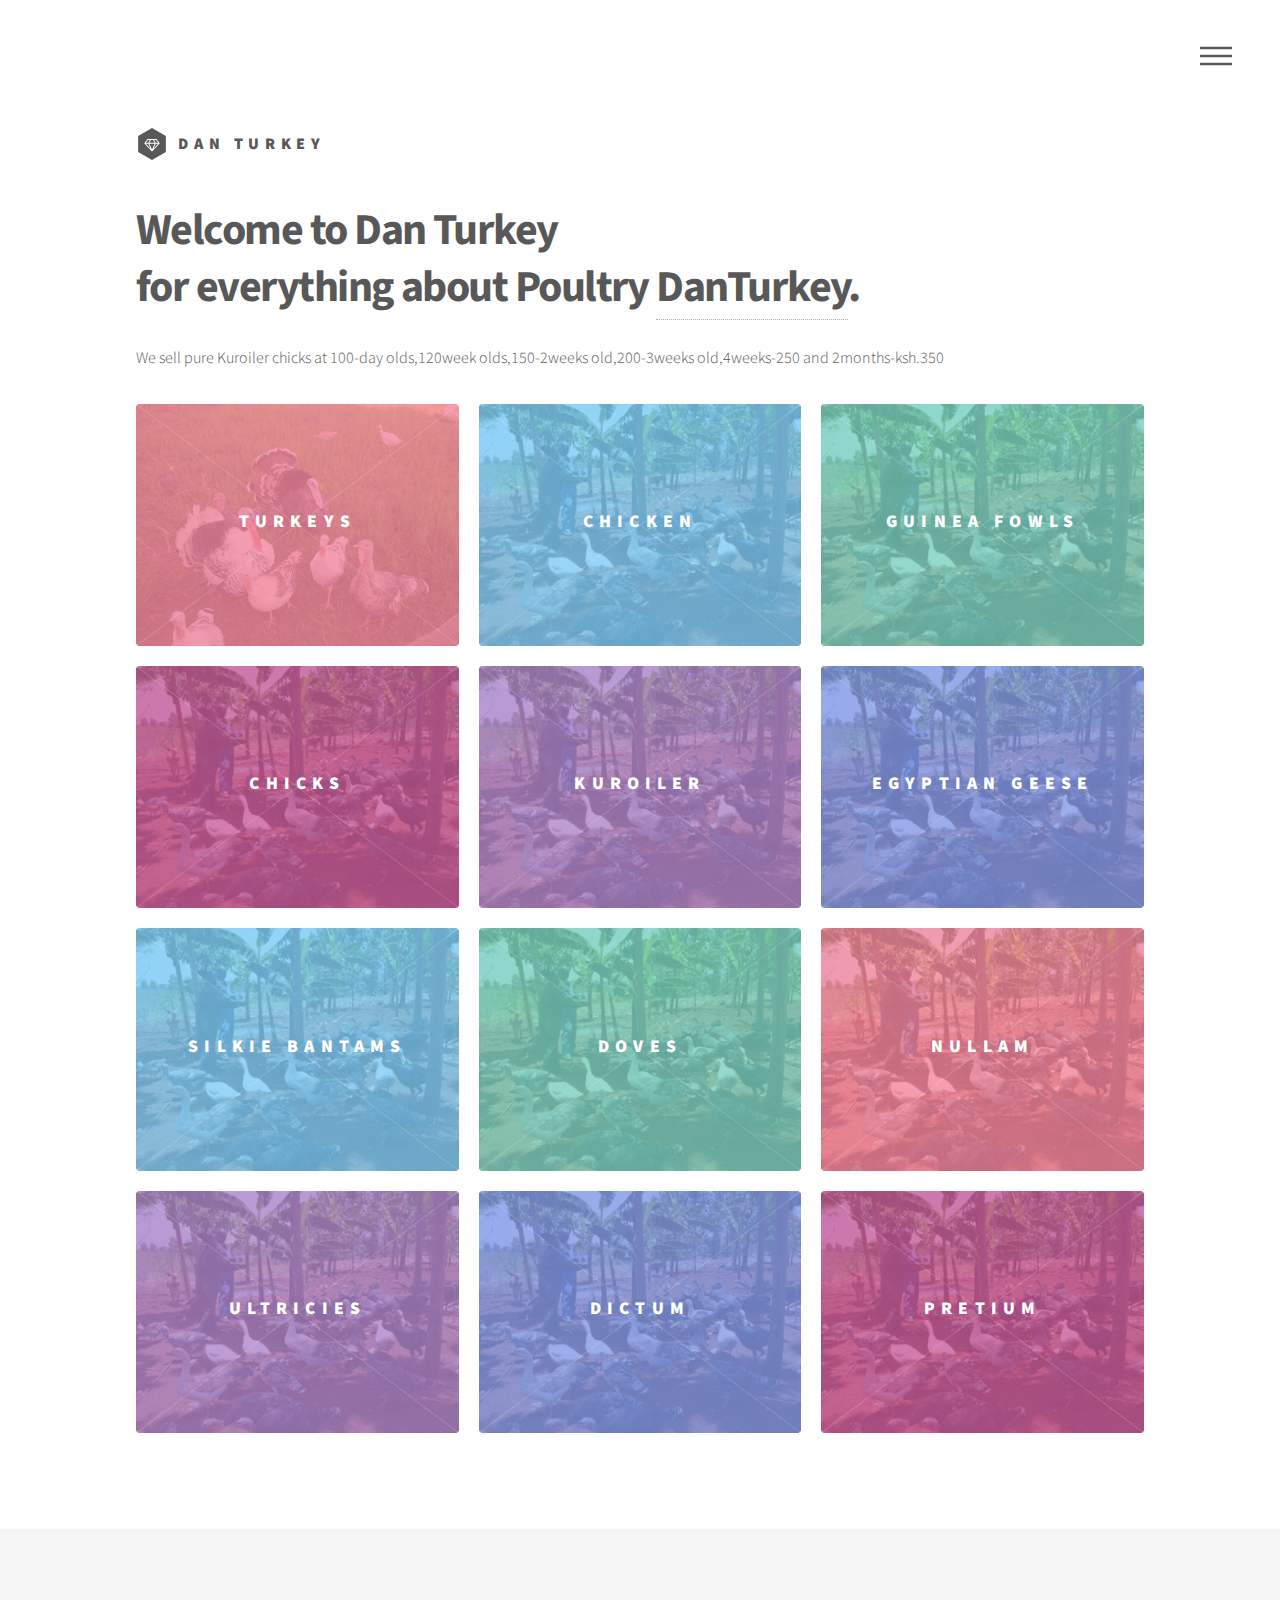
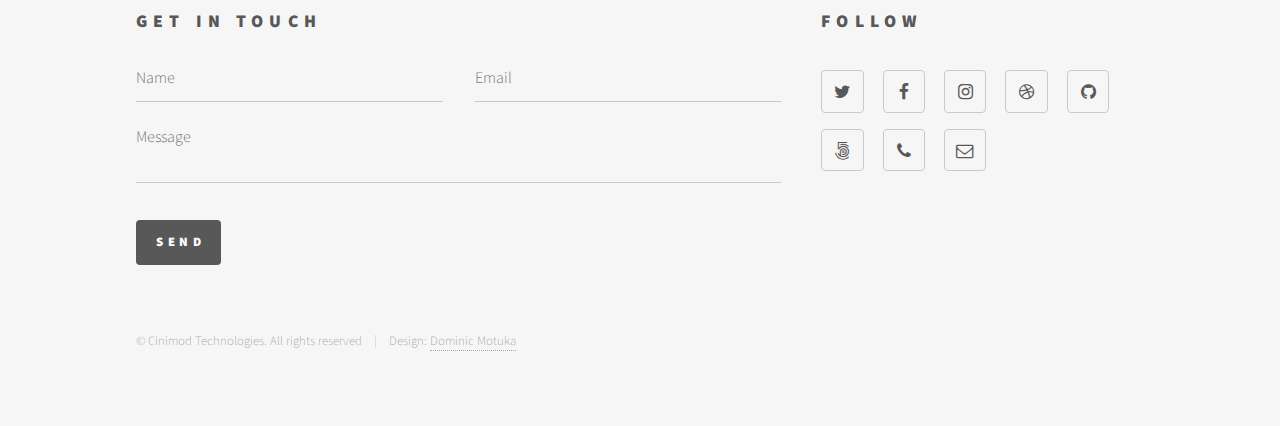
==== index.html @ d930c05f "fix link to turkeys" ====
<!DOCTYPE HTML>
<!--
	Phantom by HTML5 UP
	html5up.net | @ajlkn
	Free for personal and commercial use under the CCA 3.0 license (html5up.net/license)
-->
<html>
	<head>
		<title>Dan Turkey</title>
		<meta charset="utf-8" />
		<meta name="viewport" content="width=device-width, initial-scale=1" />
		<!--[if lte IE 8]><script src="assets/js/ie/html5shiv.js"></script><![endif]-->
		<link rel="stylesheet" href="assets/css/main.css" />
		<!--[if lte IE 9]><link rel="stylesheet" href="assets/css/ie9.css" /><![endif]-->
		<!--[if lte IE 8]><link rel="stylesheet" href="assets/css/ie8.css" /><![endif]-->
	</head>
	<body>
		<!-- Wrapper -->
			<div id="wrapper">

				<!-- Header -->
					<header id="header">
						<div class="inner">

							<!-- Logo -->
								<a href="index.html" class="logo">
									<span class="symbol"><img src="images/logo.svg" alt="" /></span><span class="title">Dan Turkey</span>
								</a>

							<!-- Nav -->
								<nav>
									<ul>
										<li><a href="#menu">Menu</a></li>
									</ul>
								</nav>

						</div>
					</header>

				<!-- Menu -->
					<nav id="menu">
						<h2>Menu</h2>
						<ul>
							<li><a href="index.html">Home</a></li>
							<li><a href="turkey.html">Turkeys</a></li>
							<li><a href="generic.html">Chicken</a></li>
							<li><a href="generic.html">Guinea Fowls</a></li>
							<li><a href="elements.html">Chicks</a></li>
						</ul>
					</nav>

				<!-- Main -->
					<div id="main">
						<div class="inner">
							<header>
								<h1>Welcome to Dan Turkey<br />
								for everything about Poultry <a href="danturkey.com">DanTurkey</a>.</h1>
								<p>We sell pure Kuroiler chicks at 100-day olds,120week olds,150-2weeks old,200-3weeks old,4weeks-250 and 2months-ksh.350</p>
							</header>
							<section class="tiles">
								<article class="style1">
									<span class="image">
										<img src="images/pic01.jpg" alt="" />
									</span>
									<a href="turkey.html">
										<h2>Turkeys</h2>
										<div class="content">
											<p>A dozen mature Turkeys will produce over 250 pounds of turkey meat which is considerably more than the average family can consume during the year. It must also be remembered that a Turkey will eat at least 100 pounds of feed during his six months’ residence on a farm.</p>
										</div>
									</a>
								</article>
								<article class="style2">
									<span class="image">
										<img src="images/pic02.jpg" alt="" />
									</span>
									<a href="generic.html">
										<h2>Chicken</h2>
										<div class="content">
											<p>We carry an extensive supply of day old baby chickens. The minimum order total is 25 chickens. You can mix and match to get to twenty five but must order a minimum of 5 per breed.Shipping is included in all chick prices!</p>
										</div>
									</a>
								</article>
								<article class="style3">
									<span class="image">
										<img src="images/pic03.jpg" alt="" />
									</span>
									<a href="generic.html">
										<h2>Guinea Fowls</h2>
										<div class="content">
											<p>Shop For Peafowl and Guinea Fowl at Danturkey's! With four generations of experience selling poultry we have great Pea or Guinea Fowl for you!.</p>
										</div>
									</a>
								</article>
								<article class="style4">
									<span class="image">
										<img src="images/pic04.jpg" alt="" />
									</span>
									<a href="generic.html">
										<h2>Chicks</h2>
										<div class="content">
											<p>Supplying high quality day old broiler chicks, equipment, vaccinations, medications, cleaning and disinfectant products to small, medium and developing farmers.</p>
										</div>
									</a>
								</article>
								<article class="style5">
									<span class="image">
										<img src="images/pic05.jpg" alt="" />
									</span>
									<a href="generic.html">
										<h2>Kuroiler</h2>
										<div class="content">
											<p>The Kuroiler is a hybrid breed of chicken developed in India kegg farm. They are derived from crossing either coloured broiler males with Rhode Island Red females, or, White Leghorn males crossed with female Rhode Island Reds. This is a game changer breed in the poultry industry having registered a great success in Uganda..</p>
										</div>
									</a>
								</article>
								<article class="style6">
									<span class="image">
										<img src="images/pic06.jpg" alt="" />
									</span>
									<a href="generic.html">
										<h2>Egyptian geese</h2>
										<div class="content">
											<p>Egyptian geese were considered sacred by the Ancient Egyptians, and appeared in much of their artwork. They have been raised for food and extensively bred in parts of Africa since they were domesticated by the ancient Egyptians. Because of their popularity chiefly as ornamental bird</p>
										</div>
									</a>
								</article>
								<article class="style2">
									<span class="image">
										<img src="images/pic07.jpg" alt="" />
									</span>
									<a href="generic.html">
										<h2>Silkie bantams</h2>
										<div class="content">
											<p>Silkie bantams are one of the mort beautiful ornamental birds.Their black skin and feathers that feel much like hair make them one of our most unusual varieties of chickens.Our Silkies come both bearded and non-bearded. They are striking in appearance with their white plumage and mulberry colored comb, face, and wattles. We have a variety of colours ranging from black,white,brown,reddish and a mixture of the above colours</p>
										</div>
									</a>
								</article>
								<article class="style3">
									<span class="image">
										<img src="images/pic08.jpg" alt="" />
									</span>
									<a href="generic.html">
										<h2>Doves</h2>
										<div class="content">
											<p>Sed nisl arcu euismod sit amet nisi lorem etiam dolor veroeros et feugiat.</p>
										</div>
									</a>
								</article>
								<article class="style1">
									<span class="image">
										<img src="images/pic09.jpg" alt="" />
									</span>
									<a href="generic.html">
										<h2>Nullam</h2>
										<div class="content">
											<p>Sed nisl arcu euismod sit amet nisi lorem etiam dolor veroeros et feugiat.</p>
										</div>
									</a>
								</article>
								<article class="style5">
									<span class="image">
										<img src="images/pic10.jpg" alt="" />
									</span>
									<a href="generic.html">
										<h2>Ultricies</h2>
										<div class="content">
											<p>Sed nisl arcu euismod sit amet nisi lorem etiam dolor veroeros et feugiat.</p>
										</div>
									</a>
								</article>
								<article class="style6">
									<span class="image">
										<img src="images/pic11.jpg" alt="" />
									</span>
									<a href="generic.html">
										<h2>Dictum</h2>
										<div class="content">
											<p>Sed nisl arcu euismod sit amet nisi lorem etiam dolor veroeros et feugiat.</p>
										</div>
									</a>
								</article>
								<article class="style4">
									<span class="image">
										<img src="images/pic12.jpg" alt="" />
									</span>
									<a href="generic.html">
										<h2>Pretium</h2>
										<div class="content">
											<p>Sed nisl arcu euismod sit amet nisi lorem etiam dolor veroeros et feugiat.</p>
										</div>
									</a>
								</article>
							</section>
						</div>
					</div>

				<!-- Footer -->
					<footer id="footer">
						<div class="inner">
							<section>
								<h2>Get in touch</h2>
								<form method="post" action="#">
									<div class="field half first">
										<input type="text" name="name" id="name" placeholder="Name" />
									</div>
									<div class="field half">
										<input type="email" name="email" id="email" placeholder="Email" />
									</div>
									<div class="field">
										<textarea name="message" id="message" placeholder="Message"></textarea>
									</div>
									<ul class="actions">
										<li><input type="submit" value="Send" class="special" /></li>
									</ul>
								</form>
							</section>
							<section>
								<h2>Follow</h2>
								<ul class="icons">
									<li><a href="#" class="icon style2 fa-twitter"><span class="label">Twitter</span></a></li>
									<li><a href="#" class="icon style2 fa-facebook"><span class="label">Facebook</span></a></li>
									<li><a href="#" class="icon style2 fa-instagram"><span class="label">Instagram</span></a></li>
									<li><a href="#" class="icon style2 fa-dribbble"><span class="label">Dribbble</span></a></li>
									<li><a href="#" class="icon style2 fa-github"><span class="label">GitHub</span></a></li>
									<li><a href="#" class="icon style2 fa-500px"><span class="label">500px</span></a></li>
									<li><a href="#" class="icon style2 fa-phone"><span class="label">Phone</span></a></li>
									<li><a href="#" class="icon style2 fa-envelope-o"><span class="label">Email</span></a></li>
								</ul>
							</section>
							<ul class="copyright">
								<li>&copy; Cinimod Technologies. All rights reserved</li><li>Design: <a href="daumie.github.io">Dominic Motuka</a></li>
							</ul>
						</div>
					</footer>

			</div>

		<!-- Scripts -->
			<script src="assets/js/jquery.min.js"></script>
			<script src="assets/js/skel.min.js"></script>
			<script src="assets/js/util.js"></script>
			<!--[if lte IE 8]><script src="assets/js/ie/respond.min.js"></script><![endif]-->
			<script src="assets/js/main.js"></script>

	</body>
</html>
---- assets/css/main.css ----
@import url(font-awesome.min.css);
@import url("http://fonts.googleapis.com/css?family=Source+Sans+Pro:300,700,900");

/*
	Phantom by HTML5 UP
	html5up.net | @ajlkn
	Free for personal and commercial use under the CCA 3.0 license (html5up.net/license)
*/

/* Reset */

	html, body, div, span, applet, object, iframe, h1, h2, h3, h4, h5, h6, p, blockquote, pre, a, abbr, acronym, address, big, cite, code, del, dfn, em, img, ins, kbd, q, s, samp, small, strike, strong, sub, sup, tt, var, b, u, i, center, dl, dt, dd, ol, ul, li, fieldset, form, label, legend, table, caption, tbody, tfoot, thead, tr, th, td, article, aside, canvas, details, embed, figure, figcaption, footer, header, hgroup, menu, nav, output, ruby, section, summary, time, mark, audio, video {
		margin: 0;
		padding: 0;
		border: 0;
		font-size: 100%;
		font: inherit;
		vertical-align: baseline;
	}

	article, aside, details, figcaption, figure, footer, header, hgroup, menu, nav, section {
		display: block;
	}

	body {
		line-height: 1;
	}

	ol, ul {
		list-style: none;
	}

	blockquote, q {
		quotes: none;
	}

	blockquote:before, blockquote:after, q:before, q:after {
		content: '';
		content: none;
	}

	table {
		border-collapse: collapse;
		border-spacing: 0;
	}

	body {
		-webkit-text-size-adjust: none;
	}

/* Box Model */

	*, *:before, *:after {
		-moz-box-sizing: border-box;
		-webkit-box-sizing: border-box;
		box-sizing: border-box;
	}

/* Grid */

	.row {
		border-bottom: solid 1px transparent;
		-moz-box-sizing: border-box;
		-webkit-box-sizing: border-box;
		box-sizing: border-box;
	}

	.row > * {
		float: left;
		-moz-box-sizing: border-box;
		-webkit-box-sizing: border-box;
		box-sizing: border-box;
	}

	.row:after, .row:before {
		content: '';
		display: block;
		clear: both;
		height: 0;
	}

	.row.uniform > * > :first-child {
		margin-top: 0;
	}

	.row.uniform > * > :last-child {
		margin-bottom: 0;
	}

	.row.\30 \25 > * {
		padding: 0 0 0 0em;
	}

	.row.\30 \25 {
		margin: 0 0 -1px 0em;
	}

	.row.uniform.\30 \25 > * {
		padding: 0em 0 0 0em;
	}

	.row.uniform.\30 \25 {
		margin: 0em 0 -1px 0em;
	}

	.row > * {
		padding: 0 0 0 2em;
	}

	.row {
		margin: 0 0 -1px -2em;
	}

	.row.uniform > * {
		padding: 2em 0 0 2em;
	}

	.row.uniform {
		margin: -2em 0 -1px -2em;
	}

	.row.\32 00\25 > * {
		padding: 0 0 0 4em;
	}

	.row.\32 00\25 {
		margin: 0 0 -1px -4em;
	}

	.row.uniform.\32 00\25 > * {
		padding: 4em 0 0 4em;
	}

	.row.uniform.\32 00\25 {
		margin: -4em 0 -1px -4em;
	}

	.row.\31 50\25 > * {
		padding: 0 0 0 3em;
	}

	.row.\31 50\25 {
		margin: 0 0 -1px -3em;
	}

	.row.uniform.\31 50\25 > * {
		padding: 3em 0 0 3em;
	}

	.row.uniform.\31 50\25 {
		margin: -3em 0 -1px -3em;
	}

	.row.\35 0\25 > * {
		padding: 0 0 0 1em;
	}

	.row.\35 0\25 {
		margin: 0 0 -1px -1em;
	}

	.row.uniform.\35 0\25 > * {
		padding: 1em 0 0 1em;
	}

	.row.uniform.\35 0\25 {
		margin: -1em 0 -1px -1em;
	}

	.row.\32 5\25 > * {
		padding: 0 0 0 0.5em;
	}

	.row.\32 5\25 {
		margin: 0 0 -1px -0.5em;
	}

	.row.uniform.\32 5\25 > * {
		padding: 0.5em 0 0 0.5em;
	}

	.row.uniform.\32 5\25 {
		margin: -0.5em 0 -1px -0.5em;
	}

	.\31 2u, .\31 2u\24 {
		width: 100%;
		clear: none;
		margin-left: 0;
	}

	.\31 1u, .\31 1u\24 {
		width: 91.6666666667%;
		clear: none;
		margin-left: 0;
	}

	.\31 0u, .\31 0u\24 {
		width: 83.3333333333%;
		clear: none;
		margin-left: 0;
	}

	.\39 u, .\39 u\24 {
		width: 75%;
		clear: none;
		margin-left: 0;
	}

	.\38 u, .\38 u\24 {
		width: 66.6666666667%;
		clear: none;
		margin-left: 0;
	}

	.\37 u, .\37 u\24 {
		width: 58.3333333333%;
		clear: none;
		margin-left: 0;
	}

	.\36 u, .\36 u\24 {
		width: 50%;
		clear: none;
		margin-left: 0;
	}

	.\35 u, .\35 u\24 {
		width: 41.6666666667%;
		clear: none;
		margin-left: 0;
	}

	.\34 u, .\34 u\24 {
		width: 33.3333333333%;
		clear: none;
		margin-left: 0;
	}

	.\33 u, .\33 u\24 {
		width: 25%;
		clear: none;
		margin-left: 0;
	}

	.\32 u, .\32 u\24 {
		width: 16.6666666667%;
		clear: none;
		margin-left: 0;
	}

	.\31 u, .\31 u\24 {
		width: 8.3333333333%;
		clear: none;
		margin-left: 0;
	}

	.\31 2u\24 + *,
	.\31 1u\24 + *,
	.\31 0u\24 + *,
	.\39 u\24 + *,
	.\38 u\24 + *,
	.\37 u\24 + *,
	.\36 u\24 + *,
	.\35 u\24 + *,
	.\34 u\24 + *,
	.\33 u\24 + *,
	.\32 u\24 + *,
	.\31 u\24 + * {
		clear: left;
	}

	.\-11u {
		margin-left: 91.66667%;
	}

	.\-10u {
		margin-left: 83.33333%;
	}

	.\-9u {
		margin-left: 75%;
	}

	.\-8u {
		margin-left: 66.66667%;
	}

	.\-7u {
		margin-left: 58.33333%;
	}

	.\-6u {
		margin-left: 50%;
	}

	.\-5u {
		margin-left: 41.66667%;
	}

	.\-4u {
		margin-left: 33.33333%;
	}

	.\-3u {
		margin-left: 25%;
	}

	.\-2u {
		margin-left: 16.66667%;
	}

	.\-1u {
		margin-left: 8.33333%;
	}

	@media screen and (max-width: 1680px) {

		.row > * {
			padding: 0 0 0 2em;
		}

		.row {
			margin: 0 0 -1px -2em;
		}

		.row.uniform > * {
			padding: 2em 0 0 2em;
		}

		.row.uniform {
			margin: -2em 0 -1px -2em;
		}

		.row.\32 00\25 > * {
			padding: 0 0 0 4em;
		}

		.row.\32 00\25 {
			margin: 0 0 -1px -4em;
		}

		.row.uniform.\32 00\25 > * {
			padding: 4em 0 0 4em;
		}

		.row.uniform.\32 00\25 {
			margin: -4em 0 -1px -4em;
		}

		.row.\31 50\25 > * {
			padding: 0 0 0 3em;
		}

		.row.\31 50\25 {
			margin: 0 0 -1px -3em;
		}

		.row.uniform.\31 50\25 > * {
			padding: 3em 0 0 3em;
		}

		.row.uniform.\31 50\25 {
			margin: -3em 0 -1px -3em;
		}

		.row.\35 0\25 > * {
			padding: 0 0 0 1em;
		}

		.row.\35 0\25 {
			margin: 0 0 -1px -1em;
		}

		.row.uniform.\35 0\25 > * {
			padding: 1em 0 0 1em;
		}

		.row.uniform.\35 0\25 {
			margin: -1em 0 -1px -1em;
		}

		.row.\32 5\25 > * {
			padding: 0 0 0 0.5em;
		}

		.row.\32 5\25 {
			margin: 0 0 -1px -0.5em;
		}

		.row.uniform.\32 5\25 > * {
			padding: 0.5em 0 0 0.5em;
		}

		.row.uniform.\32 5\25 {
			margin: -0.5em 0 -1px -0.5em;
		}

		.\31 2u\28xlarge\29, .\31 2u\24\28xlarge\29 {
			width: 100%;
			clear: none;
			margin-left: 0;
		}

		.\31 1u\28xlarge\29, .\31 1u\24\28xlarge\29 {
			width: 91.6666666667%;
			clear: none;
			margin-left: 0;
		}

		.\31 0u\28xlarge\29, .\31 0u\24\28xlarge\29 {
			width: 83.3333333333%;
			clear: none;
			margin-left: 0;
		}

		.\39 u\28xlarge\29, .\39 u\24\28xlarge\29 {
			width: 75%;
			clear: none;
			margin-left: 0;
		}

		.\38 u\28xlarge\29, .\38 u\24\28xlarge\29 {
			width: 66.6666666667%;
			clear: none;
			margin-left: 0;
		}

		.\37 u\28xlarge\29, .\37 u\24\28xlarge\29 {
			width: 58.3333333333%;
			clear: none;
			margin-left: 0;
		}

		.\36 u\28xlarge\29, .\36 u\24\28xlarge\29 {
			width: 50%;
			clear: none;
			margin-left: 0;
		}

		.\35 u\28xlarge\29, .\35 u\24\28xlarge\29 {
			width: 41.6666666667%;
			clear: none;
			margin-left: 0;
		}

		.\34 u\28xlarge\29, .\34 u\24\28xlarge\29 {
			width: 33.3333333333%;
			clear: none;
			margin-left: 0;
		}

		.\33 u\28xlarge\29, .\33 u\24\28xlarge\29 {
			width: 25%;
			clear: none;
			margin-left: 0;
		}

		.\32 u\28xlarge\29, .\32 u\24\28xlarge\29 {
			width: 16.6666666667%;
			clear: none;
			margin-left: 0;
		}

		.\31 u\28xlarge\29, .\31 u\24\28xlarge\29 {
			width: 8.3333333333%;
			clear: none;
			margin-left: 0;
		}

		.\31 2u\24\28xlarge\29 + *,
		.\31 1u\24\28xlarge\29 + *,
		.\31 0u\24\28xlarge\29 + *,
		.\39 u\24\28xlarge\29 + *,
		.\38 u\24\28xlarge\29 + *,
		.\37 u\24\28xlarge\29 + *,
		.\36 u\24\28xlarge\29 + *,
		.\35 u\24\28xlarge\29 + *,
		.\34 u\24\28xlarge\29 + *,
		.\33 u\24\28xlarge\29 + *,
		.\32 u\24\28xlarge\29 + *,
		.\31 u\24\28xlarge\29 + * {
			clear: left;
		}

		.\-11u\28xlarge\29 {
			margin-left: 91.66667%;
		}

		.\-10u\28xlarge\29 {
			margin-left: 83.33333%;
		}

		.\-9u\28xlarge\29 {
			margin-left: 75%;
		}

		.\-8u\28xlarge\29 {
			margin-left: 66.66667%;
		}

		.\-7u\28xlarge\29 {
			margin-left: 58.33333%;
		}

		.\-6u\28xlarge\29 {
			margin-left: 50%;
		}

		.\-5u\28xlarge\29 {
			margin-left: 41.66667%;
		}

		.\-4u\28xlarge\29 {
			margin-left: 33.33333%;
		}

		.\-3u\28xlarge\29 {
			margin-left: 25%;
		}

		.\-2u\28xlarge\29 {
			margin-left: 16.66667%;
		}

		.\-1u\28xlarge\29 {
			margin-left: 8.33333%;
		}

	}

	@media screen and (max-width: 1280px) {

		.row > * {
			padding: 0 0 0 2em;
		}

		.row {
			margin: 0 0 -1px -2em;
		}

		.row.uniform > * {
			padding: 2em 0 0 2em;
		}

		.row.uniform {
			margin: -2em 0 -1px -2em;
		}

		.row.\32 00\25 > * {
			padding: 0 0 0 4em;
		}

		.row.\32 00\25 {
			margin: 0 0 -1px -4em;
		}

		.row.uniform.\32 00\25 > * {
			padding: 4em 0 0 4em;
		}

		.row.uniform.\32 00\25 {
			margin: -4em 0 -1px -4em;
		}

		.row.\31 50\25 > * {
			padding: 0 0 0 3em;
		}

		.row.\31 50\25 {
			margin: 0 0 -1px -3em;
		}

		.row.uniform.\31 50\25 > * {
			padding: 3em 0 0 3em;
		}

		.row.uniform.\31 50\25 {
			margin: -3em 0 -1px -3em;
		}

		.row.\35 0\25 > * {
			padding: 0 0 0 1em;
		}

		.row.\35 0\25 {
			margin: 0 0 -1px -1em;
		}

		.row.uniform.\35 0\25 > * {
			padding: 1em 0 0 1em;
		}

		.row.uniform.\35 0\25 {
			margin: -1em 0 -1px -1em;
		}

		.row.\32 5\25 > * {
			padding: 0 0 0 0.5em;
		}

		.row.\32 5\25 {
			margin: 0 0 -1px -0.5em;
		}

		.row.uniform.\32 5\25 > * {
			padding: 0.5em 0 0 0.5em;
		}

		.row.uniform.\32 5\25 {
			margin: -0.5em 0 -1px -0.5em;
		}

		.\31 2u\28large\29, .\31 2u\24\28large\29 {
			width: 100%;
			clear: none;
			margin-left: 0;
		}

		.\31 1u\28large\29, .\31 1u\24\28large\29 {
			width: 91.6666666667%;
			clear: none;
			margin-left: 0;
		}

		.\31 0u\28large\29, .\31 0u\24\28large\29 {
			width: 83.3333333333%;
			clear: none;
			margin-left: 0;
		}

		.\39 u\28large\29, .\39 u\24\28large\29 {
			width: 75%;
			clear: none;
			margin-left: 0;
		}

		.\38 u\28large\29, .\38 u\24\28large\29 {
			width: 66.6666666667%;
			clear: none;
			margin-left: 0;
		}

		.\37 u\28large\29, .\37 u\24\28large\29 {
			width: 58.3333333333%;
			clear: none;
			margin-left: 0;
		}

		.\36 u\28large\29, .\36 u\24\28large\29 {
			width: 50%;
			clear: none;
			margin-left: 0;
		}

		.\35 u\28large\29, .\35 u\24\28large\29 {
			width: 41.6666666667%;
			clear: none;
			margin-left: 0;
		}

		.\34 u\28large\29, .\34 u\24\28large\29 {
			width: 33.3333333333%;
			clear: none;
			margin-left: 0;
		}

		.\33 u\28large\29, .\33 u\24\28large\29 {
			width: 25%;
			clear: none;
			margin-left: 0;
		}

		.\32 u\28large\29, .\32 u\24\28large\29 {
			width: 16.6666666667%;
			clear: none;
			margin-left: 0;
		}

		.\31 u\28large\29, .\31 u\24\28large\29 {
			width: 8.3333333333%;
			clear: none;
			margin-left: 0;
		}

		.\31 2u\24\28large\29 + *,
		.\31 1u\24\28large\29 + *,
		.\31 0u\24\28large\29 + *,
		.\39 u\24\28large\29 + *,
		.\38 u\24\28large\29 + *,
		.\37 u\24\28large\29 + *,
		.\36 u\24\28large\29 + *,
		.\35 u\24\28large\29 + *,
		.\34 u\24\28large\29 + *,
		.\33 u\24\28large\29 + *,
		.\32 u\24\28large\29 + *,
		.\31 u\24\28large\29 + * {
			clear: left;
		}

		.\-11u\28large\29 {
			margin-left: 91.66667%;
		}

		.\-10u\28large\29 {
			margin-left: 83.33333%;
		}

		.\-9u\28large\29 {
			margin-left: 75%;
		}

		.\-8u\28large\29 {
			margin-left: 66.66667%;
		}

		.\-7u\28large\29 {
			margin-left: 58.33333%;
		}

		.\-6u\28large\29 {
			margin-left: 50%;
		}

		.\-5u\28large\29 {
			margin-left: 41.66667%;
		}

		.\-4u\28large\29 {
			margin-left: 33.33333%;
		}

		.\-3u\28large\29 {
			margin-left: 25%;
		}

		.\-2u\28large\29 {
			margin-left: 16.66667%;
		}

		.\-1u\28large\29 {
			margin-left: 8.33333%;
		}

	}

	@media screen and (max-width: 980px) {

		.row > * {
			padding: 0 0 0 1.5em;
		}

		.row {
			margin: 0 0 -1px -1.5em;
		}

		.row.uniform > * {
			padding: 1.5em 0 0 1.5em;
		}

		.row.uniform {
			margin: -1.5em 0 -1px -1.5em;
		}

		.row.\32 00\25 > * {
			padding: 0 0 0 3em;
		}

		.row.\32 00\25 {
			margin: 0 0 -1px -3em;
		}

		.row.uniform.\32 00\25 > * {
			padding: 3em 0 0 3em;
		}

		.row.uniform.\32 00\25 {
			margin: -3em 0 -1px -3em;
		}

		.row.\31 50\25 > * {
			padding: 0 0 0 2.25em;
		}

		.row.\31 50\25 {
			margin: 0 0 -1px -2.25em;
		}

		.row.uniform.\31 50\25 > * {
			padding: 2.25em 0 0 2.25em;
		}

		.row.uniform.\31 50\25 {
			margin: -2.25em 0 -1px -2.25em;
		}

		.row.\35 0\25 > * {
			padding: 0 0 0 0.75em;
		}

		.row.\35 0\25 {
			margin: 0 0 -1px -0.75em;
		}

		.row.uniform.\35 0\25 > * {
			padding: 0.75em 0 0 0.75em;
		}

		.row.uniform.\35 0\25 {
			margin: -0.75em 0 -1px -0.75em;
		}

		.row.\32 5\25 > * {
			padding: 0 0 0 0.375em;
		}

		.row.\32 5\25 {
			margin: 0 0 -1px -0.375em;
		}

		.row.uniform.\32 5\25 > * {
			padding: 0.375em 0 0 0.375em;
		}

		.row.uniform.\32 5\25 {
			margin: -0.375em 0 -1px -0.375em;
		}

		.\31 2u\28medium\29, .\31 2u\24\28medium\29 {
			width: 100%;
			clear: none;
			margin-left: 0;
		}

		.\31 1u\28medium\29, .\31 1u\24\28medium\29 {
			width: 91.6666666667%;
			clear: none;
			margin-left: 0;
		}

		.\31 0u\28medium\29, .\31 0u\24\28medium\29 {
			width: 83.3333333333%;
			clear: none;
			margin-left: 0;
		}

		.\39 u\28medium\29, .\39 u\24\28medium\29 {
			width: 75%;
			clear: none;
			margin-left: 0;
		}

		.\38 u\28medium\29, .\38 u\24\28medium\29 {
			width: 66.6666666667%;
			clear: none;
			margin-left: 0;
		}

		.\37 u\28medium\29, .\37 u\24\28medium\29 {
			width: 58.3333333333%;
			clear: none;
			margin-left: 0;
		}

		.\36 u\28medium\29, .\36 u\24\28medium\29 {
			width: 50%;
			clear: none;
			margin-left: 0;
		}

		.\35 u\28medium\29, .\35 u\24\28medium\29 {
			width: 41.6666666667%;
			clear: none;
			margin-left: 0;
		}

		.\34 u\28medium\29, .\34 u\24\28medium\29 {
			width: 33.3333333333%;
			clear: none;
			margin-left: 0;
		}

		.\33 u\28medium\29, .\33 u\24\28medium\29 {
			width: 25%;
			clear: none;
			margin-left: 0;
		}

		.\32 u\28medium\29, .\32 u\24\28medium\29 {
			width: 16.6666666667%;
			clear: none;
			margin-left: 0;
		}

		.\31 u\28medium\29, .\31 u\24\28medium\29 {
			width: 8.3333333333%;
			clear: none;
			margin-left: 0;
		}

		.\31 2u\24\28medium\29 + *,
		.\31 1u\24\28medium\29 + *,
		.\31 0u\24\28medium\29 + *,
		.\39 u\24\28medium\29 + *,
		.\38 u\24\28medium\29 + *,
		.\37 u\24\28medium\29 + *,
		.\36 u\24\28medium\29 + *,
		.\35 u\24\28medium\29 + *,
		.\34 u\24\28medium\29 + *,
		.\33 u\24\28medium\29 + *,
		.\32 u\24\28medium\29 + *,
		.\31 u\24\28medium\29 + * {
			clear: left;
		}

		.\-11u\28medium\29 {
			margin-left: 91.66667%;
		}

		.\-10u\28medium\29 {
			margin-left: 83.33333%;
		}

		.\-9u\28medium\29 {
			margin-left: 75%;
		}

		.\-8u\28medium\29 {
			margin-left: 66.66667%;
		}

		.\-7u\28medium\29 {
			margin-left: 58.33333%;
		}

		.\-6u\28medium\29 {
			margin-left: 50%;
		}

		.\-5u\28medium\29 {
			margin-left: 41.66667%;
		}

		.\-4u\28medium\29 {
			margin-left: 33.33333%;
		}

		.\-3u\28medium\29 {
			margin-left: 25%;
		}

		.\-2u\28medium\29 {
			margin-left: 16.66667%;
		}

		.\-1u\28medium\29 {
			margin-left: 8.33333%;
		}

	}

	@media screen and (max-width: 736px) {

		.row > * {
			padding: 0 0 0 1em;
		}

		.row {
			margin: 0 0 -1px -1em;
		}

		.row.uniform > * {
			padding: 1em 0 0 1em;
		}

		.row.uniform {
			margin: -1em 0 -1px -1em;
		}

		.row.\32 00\25 > * {
			padding: 0 0 0 2em;
		}

		.row.\32 00\25 {
			margin: 0 0 -1px -2em;
		}

		.row.uniform.\32 00\25 > * {
			padding: 2em 0 0 2em;
		}

		.row.uniform.\32 00\25 {
			margin: -2em 0 -1px -2em;
		}

		.row.\31 50\25 > * {
			padding: 0 0 0 1.5em;
		}

		.row.\31 50\25 {
			margin: 0 0 -1px -1.5em;
		}

		.row.uniform.\31 50\25 > * {
			padding: 1.5em 0 0 1.5em;
		}

		.row.uniform.\31 50\25 {
			margin: -1.5em 0 -1px -1.5em;
		}

		.row.\35 0\25 > * {
			padding: 0 0 0 0.5em;
		}

		.row.\35 0\25 {
			margin: 0 0 -1px -0.5em;
		}

		.row.uniform.\35 0\25 > * {
			padding: 0.5em 0 0 0.5em;
		}

		.row.uniform.\35 0\25 {
			margin: -0.5em 0 -1px -0.5em;
		}

		.row.\32 5\25 > * {
			padding: 0 0 0 0.25em;
		}

		.row.\32 5\25 {
			margin: 0 0 -1px -0.25em;
		}

		.row.uniform.\32 5\25 > * {
			padding: 0.25em 0 0 0.25em;
		}

		.row.uniform.\32 5\25 {
			margin: -0.25em 0 -1px -0.25em;
		}

		.\31 2u\28small\29, .\31 2u\24\28small\29 {
			width: 100%;
			clear: none;
			margin-left: 0;
		}

		.\31 1u\28small\29, .\31 1u\24\28small\29 {
			width: 91.6666666667%;
			clear: none;
			margin-left: 0;
		}

		.\31 0u\28small\29, .\31 0u\24\28small\29 {
			width: 83.3333333333%;
			clear: none;
			margin-left: 0;
		}

		.\39 u\28small\29, .\39 u\24\28small\29 {
			width: 75%;
			clear: none;
			margin-left: 0;
		}

		.\38 u\28small\29, .\38 u\24\28small\29 {
			width: 66.6666666667%;
			clear: none;
			margin-left: 0;
		}

		.\37 u\28small\29, .\37 u\24\28small\29 {
			width: 58.3333333333%;
			clear: none;
			margin-left: 0;
		}

		.\36 u\28small\29, .\36 u\24\28small\29 {
			width: 50%;
			clear: none;
			margin-left: 0;
		}

		.\35 u\28small\29, .\35 u\24\28small\29 {
			width: 41.6666666667%;
			clear: none;
			margin-left: 0;
		}

		.\34 u\28small\29, .\34 u\24\28small\29 {
			width: 33.3333333333%;
			clear: none;
			margin-left: 0;
		}

		.\33 u\28small\29, .\33 u\24\28small\29 {
			width: 25%;
			clear: none;
			margin-left: 0;
		}

		.\32 u\28small\29, .\32 u\24\28small\29 {
			width: 16.6666666667%;
			clear: none;
			margin-left: 0;
		}

		.\31 u\28small\29, .\31 u\24\28small\29 {
			width: 8.3333333333%;
			clear: none;
			margin-left: 0;
		}

		.\31 2u\24\28small\29 + *,
		.\31 1u\24\28small\29 + *,
		.\31 0u\24\28small\29 + *,
		.\39 u\24\28small\29 + *,
		.\38 u\24\28small\29 + *,
		.\37 u\24\28small\29 + *,
		.\36 u\24\28small\29 + *,
		.\35 u\24\28small\29 + *,
		.\34 u\24\28small\29 + *,
		.\33 u\24\28small\29 + *,
		.\32 u\24\28small\29 + *,
		.\31 u\24\28small\29 + * {
			clear: left;
		}

		.\-11u\28small\29 {
			margin-left: 91.66667%;
		}

		.\-10u\28small\29 {
			margin-left: 83.33333%;
		}

		.\-9u\28small\29 {
			margin-left: 75%;
		}

		.\-8u\28small\29 {
			margin-left: 66.66667%;
		}

		.\-7u\28small\29 {
			margin-left: 58.33333%;
		}

		.\-6u\28small\29 {
			margin-left: 50%;
		}

		.\-5u\28small\29 {
			margin-left: 41.66667%;
		}

		.\-4u\28small\29 {
			margin-left: 33.33333%;
		}

		.\-3u\28small\29 {
			margin-left: 25%;
		}

		.\-2u\28small\29 {
			margin-left: 16.66667%;
		}

		.\-1u\28small\29 {
			margin-left: 8.33333%;
		}

	}

	@media screen and (max-width: 480px) {

		.row > * {
			padding: 0 0 0 1em;
		}

		.row {
			margin: 0 0 -1px -1em;
		}

		.row.uniform > * {
			padding: 1em 0 0 1em;
		}

		.row.uniform {
			margin: -1em 0 -1px -1em;
		}

		.row.\32 00\25 > * {
			padding: 0 0 0 2em;
		}

		.row.\32 00\25 {
			margin: 0 0 -1px -2em;
		}

		.row.uniform.\32 00\25 > * {
			padding: 2em 0 0 2em;
		}

		.row.uniform.\32 00\25 {
			margin: -2em 0 -1px -2em;
		}

		.row.\31 50\25 > * {
			padding: 0 0 0 1.5em;
		}

		.row.\31 50\25 {
			margin: 0 0 -1px -1.5em;
		}

		.row.uniform.\31 50\25 > * {
			padding: 1.5em 0 0 1.5em;
		}

		.row.uniform.\31 50\25 {
			margin: -1.5em 0 -1px -1.5em;
		}

		.row.\35 0\25 > * {
			padding: 0 0 0 0.5em;
		}

		.row.\35 0\25 {
			margin: 0 0 -1px -0.5em;
		}

		.row.uniform.\35 0\25 > * {
			padding: 0.5em 0 0 0.5em;
		}

		.row.uniform.\35 0\25 {
			margin: -0.5em 0 -1px -0.5em;
		}

		.row.\32 5\25 > * {
			padding: 0 0 0 0.25em;
		}

		.row.\32 5\25 {
			margin: 0 0 -1px -0.25em;
		}

		.row.uniform.\32 5\25 > * {
			padding: 0.25em 0 0 0.25em;
		}

		.row.uniform.\32 5\25 {
			margin: -0.25em 0 -1px -0.25em;
		}

		.\31 2u\28xsmall\29, .\31 2u\24\28xsmall\29 {
			width: 100%;
			clear: none;
			margin-left: 0;
		}

		.\31 1u\28xsmall\29, .\31 1u\24\28xsmall\29 {
			width: 91.6666666667%;
			clear: none;
			margin-left: 0;
		}

		.\31 0u\28xsmall\29, .\31 0u\24\28xsmall\29 {
			width: 83.3333333333%;
			clear: none;
			margin-left: 0;
		}

		.\39 u\28xsmall\29, .\39 u\24\28xsmall\29 {
			width: 75%;
			clear: none;
			margin-left: 0;
		}

		.\38 u\28xsmall\29, .\38 u\24\28xsmall\29 {
			width: 66.6666666667%;
			clear: none;
			margin-left: 0;
		}

		.\37 u\28xsmall\29, .\37 u\24\28xsmall\29 {
			width: 58.3333333333%;
			clear: none;
			margin-left: 0;
		}

		.\36 u\28xsmall\29, .\36 u\24\28xsmall\29 {
			width: 50%;
			clear: none;
			margin-left: 0;
		}

		.\35 u\28xsmall\29, .\35 u\24\28xsmall\29 {
			width: 41.6666666667%;
			clear: none;
			margin-left: 0;
		}

		.\34 u\28xsmall\29, .\34 u\24\28xsmall\29 {
			width: 33.3333333333%;
			clear: none;
			margin-left: 0;
		}

		.\33 u\28xsmall\29, .\33 u\24\28xsmall\29 {
			width: 25%;
			clear: none;
			margin-left: 0;
		}

		.\32 u\28xsmall\29, .\32 u\24\28xsmall\29 {
			width: 16.6666666667%;
			clear: none;
			margin-left: 0;
		}

		.\31 u\28xsmall\29, .\31 u\24\28xsmall\29 {
			width: 8.3333333333%;
			clear: none;
			margin-left: 0;
		}

		.\31 2u\24\28xsmall\29 + *,
		.\31 1u\24\28xsmall\29 + *,
		.\31 0u\24\28xsmall\29 + *,
		.\39 u\24\28xsmall\29 + *,
		.\38 u\24\28xsmall\29 + *,
		.\37 u\24\28xsmall\29 + *,
		.\36 u\24\28xsmall\29 + *,
		.\35 u\24\28xsmall\29 + *,
		.\34 u\24\28xsmall\29 + *,
		.\33 u\24\28xsmall\29 + *,
		.\32 u\24\28xsmall\29 + *,
		.\31 u\24\28xsmall\29 + * {
			clear: left;
		}

		.\-11u\28xsmall\29 {
			margin-left: 91.66667%;
		}

		.\-10u\28xsmall\29 {
			margin-left: 83.33333%;
		}

		.\-9u\28xsmall\29 {
			margin-left: 75%;
		}

		.\-8u\28xsmall\29 {
			margin-left: 66.66667%;
		}

		.\-7u\28xsmall\29 {
			margin-left: 58.33333%;
		}

		.\-6u\28xsmall\29 {
			margin-left: 50%;
		}

		.\-5u\28xsmall\29 {
			margin-left: 41.66667%;
		}

		.\-4u\28xsmall\29 {
			margin-left: 33.33333%;
		}

		.\-3u\28xsmall\29 {
			margin-left: 25%;
		}

		.\-2u\28xsmall\29 {
			margin-left: 16.66667%;
		}

		.\-1u\28xsmall\29 {
			margin-left: 8.33333%;
		}

	}

	@media screen and (max-width: 360px) {

		.row > * {
			padding: 0 0 0 1em;
		}

		.row {
			margin: 0 0 -1px -1em;
		}

		.row.uniform > * {
			padding: 1em 0 0 1em;
		}

		.row.uniform {
			margin: -1em 0 -1px -1em;
		}

		.row.\32 00\25 > * {
			padding: 0 0 0 2em;
		}

		.row.\32 00\25 {
			margin: 0 0 -1px -2em;
		}

		.row.uniform.\32 00\25 > * {
			padding: 2em 0 0 2em;
		}

		.row.uniform.\32 00\25 {
			margin: -2em 0 -1px -2em;
		}

		.row.\31 50\25 > * {
			padding: 0 0 0 1.5em;
		}

		.row.\31 50\25 {
			margin: 0 0 -1px -1.5em;
		}

		.row.uniform.\31 50\25 > * {
			padding: 1.5em 0 0 1.5em;
		}

		.row.uniform.\31 50\25 {
			margin: -1.5em 0 -1px -1.5em;
		}

		.row.\35 0\25 > * {
			padding: 0 0 0 0.5em;
		}

		.row.\35 0\25 {
			margin: 0 0 -1px -0.5em;
		}

		.row.uniform.\35 0\25 > * {
			padding: 0.5em 0 0 0.5em;
		}

		.row.uniform.\35 0\25 {
			margin: -0.5em 0 -1px -0.5em;
		}

		.row.\32 5\25 > * {
			padding: 0 0 0 0.25em;
		}

		.row.\32 5\25 {
			margin: 0 0 -1px -0.25em;
		}

		.row.uniform.\32 5\25 > * {
			padding: 0.25em 0 0 0.25em;
		}

		.row.uniform.\32 5\25 {
			margin: -0.25em 0 -1px -0.25em;
		}

		.\31 2u\28xxsmall\29, .\31 2u\24\28xxsmall\29 {
			width: 100%;
			clear: none;
			margin-left: 0;
		}

		.\31 1u\28xxsmall\29, .\31 1u\24\28xxsmall\29 {
			width: 91.6666666667%;
			clear: none;
			margin-left: 0;
		}

		.\31 0u\28xxsmall\29, .\31 0u\24\28xxsmall\29 {
			width: 83.3333333333%;
			clear: none;
			margin-left: 0;
		}

		.\39 u\28xxsmall\29, .\39 u\24\28xxsmall\29 {
			width: 75%;
			clear: none;
			margin-left: 0;
		}

		.\38 u\28xxsmall\29, .\38 u\24\28xxsmall\29 {
			width: 66.6666666667%;
			clear: none;
			margin-left: 0;
		}

		.\37 u\28xxsmall\29, .\37 u\24\28xxsmall\29 {
			width: 58.3333333333%;
			clear: none;
			margin-left: 0;
		}

		.\36 u\28xxsmall\29, .\36 u\24\28xxsmall\29 {
			width: 50%;
			clear: none;
			margin-left: 0;
		}

		.\35 u\28xxsmall\29, .\35 u\24\28xxsmall\29 {
			width: 41.6666666667%;
			clear: none;
			margin-left: 0;
		}

		.\34 u\28xxsmall\29, .\34 u\24\28xxsmall\29 {
			width: 33.3333333333%;
			clear: none;
			margin-left: 0;
		}

		.\33 u\28xxsmall\29, .\33 u\24\28xxsmall\29 {
			width: 25%;
			clear: none;
			margin-left: 0;
		}

		.\32 u\28xxsmall\29, .\32 u\24\28xxsmall\29 {
			width: 16.6666666667%;
			clear: none;
			margin-left: 0;
		}

		.\31 u\28xxsmall\29, .\31 u\24\28xxsmall\29 {
			width: 8.3333333333%;
			clear: none;
			margin-left: 0;
		}

		.\31 2u\24\28xxsmall\29 + *,
		.\31 1u\24\28xxsmall\29 + *,
		.\31 0u\24\28xxsmall\29 + *,
		.\39 u\24\28xxsmall\29 + *,
		.\38 u\24\28xxsmall\29 + *,
		.\37 u\24\28xxsmall\29 + *,
		.\36 u\24\28xxsmall\29 + *,
		.\35 u\24\28xxsmall\29 + *,
		.\34 u\24\28xxsmall\29 + *,
		.\33 u\24\28xxsmall\29 + *,
		.\32 u\24\28xxsmall\29 + *,
		.\31 u\24\28xxsmall\29 + * {
			clear: left;
		}

		.\-11u\28xxsmall\29 {
			margin-left: 91.66667%;
		}

		.\-10u\28xxsmall\29 {
			margin-left: 83.33333%;
		}

		.\-9u\28xxsmall\29 {
			margin-left: 75%;
		}

		.\-8u\28xxsmall\29 {
			margin-left: 66.66667%;
		}

		.\-7u\28xxsmall\29 {
			margin-left: 58.33333%;
		}

		.\-6u\28xxsmall\29 {
			margin-left: 50%;
		}

		.\-5u\28xxsmall\29 {
			margin-left: 41.66667%;
		}

		.\-4u\28xxsmall\29 {
			margin-left: 33.33333%;
		}

		.\-3u\28xxsmall\29 {
			margin-left: 25%;
		}

		.\-2u\28xxsmall\29 {
			margin-left: 16.66667%;
		}

		.\-1u\28xxsmall\29 {
			margin-left: 8.33333%;
		}

	}

/* Basic */

	@-ms-viewport {
		width: device-width;
	}

	body {
		-ms-overflow-style: scrollbar;
	}

	@media screen and (max-width: 480px) {

		html, body {
			min-width: 320px;
		}

	}

	body {
		background: #ffffff;
	}

		body.is-loading *, body.is-loading *:before, body.is-loading *:after {
			-moz-animation: none !important;
			-webkit-animation: none !important;
			-ms-animation: none !important;
			animation: none !important;
			-moz-transition: none !important;
			-webkit-transition: none !important;
			-ms-transition: none !important;
			transition: none !important;
		}

/* Type */

	body, input, select, textarea {
		color: #585858;
		font-family: "Source Sans Pro", Helvetica, sans-serif;
		font-size: 16pt;
		font-weight: 300;
		line-height: 1.75;
	}

		@media screen and (max-width: 1680px) {

			body, input, select, textarea {
				font-size: 14pt;
			}

		}

		@media screen and (max-width: 1280px) {

			body, input, select, textarea {
				font-size: 12pt;
			}

		}

	a {
		-moz-transition: border-bottom-color 0.2s ease, color 0.2s ease;
		-webkit-transition: border-bottom-color 0.2s ease, color 0.2s ease;
		-ms-transition: border-bottom-color 0.2s ease, color 0.2s ease;
		transition: border-bottom-color 0.2s ease, color 0.2s ease;
		text-decoration: none;
		color: #585858;
		border-bottom: dotted 1px rgba(88, 88, 88, 0.5);
	}

		a:hover {
			border-bottom-color: transparent;
			color: #f2849e !important;
		}

	strong, b {
		font-weight: 900;
	}

	em, i {
		font-style: italic;
	}

	p {
		margin: 0 0 2em 0;
	}

	h1 {
		font-size: 2.75em;
		font-weight: 700;
		line-height: 1.3;
		margin: 0 0 1em 0;
		letter-spacing: -0.035em;
	}

		h1 a {
			color: inherit;
		}

		@media screen and (max-width: 736px) {

			h1 {
				font-size: 2em;
				margin: 0 0 1em 0;
			}

		}

		@media screen and (max-width: 360px) {

			h1 {
				font-size: 1.75em;
			}

		}

	h2, h3, h4, h5, h6 {
		font-weight: 900;
		line-height: 1.5;
		margin: 0 0 2em 0;
		text-transform: uppercase;
		letter-spacing: 0.35em;
	}

		h2 a, h3 a, h4 a, h5 a, h6 a {
			color: inherit;
		}

	h2 {
		font-size: 1.1em;
	}

	h3 {
		font-size: 1em;
	}

	h4 {
		font-size: 0.8em;
	}

	h5 {
		font-size: 0.8em;
	}

	h6 {
		font-size: 0.8em;
	}

	@media screen and (max-width: 980px) {

		h1 br, h2 br, h3 br, h4 br, h5 br, h6 br {
			display: none;
		}

	}

	@media screen and (max-width: 736px) {

		h2 {
			font-size: 1em;
		}

		h3 {
			font-size: 0.8em;
		}

	}

	sub {
		font-size: 0.8em;
		position: relative;
		top: 0.5em;
	}

	sup {
		font-size: 0.8em;
		position: relative;
		top: -0.5em;
	}

	blockquote {
		border-left: solid 4px #c9c9c9;
		font-style: italic;
		margin: 0 0 2em 0;
		padding: 0.5em 0 0.5em 2em;
	}

	code {
		background: rgba(144, 144, 144, 0.075);
		border-radius: 4px;
		border: solid 1px #c9c9c9;
		font-family: "Courier New", monospace;
		font-size: 0.9em;
		margin: 0 0.25em;
		padding: 0.25em 0.65em;
	}

	pre {
		-webkit-overflow-scrolling: touch;
		font-family: "Courier New", monospace;
		font-size: 0.9em;
		margin: 0 0 2em 0;
	}

		pre code {
			display: block;
			line-height: 1.75;
			padding: 1em 1.5em;
			overflow-x: auto;
		}

	hr {
		border: 0;
		border-bottom: solid 1px #c9c9c9;
		margin: 2em 0;
	}

		hr.major {
			margin: 3em 0;
		}

	.align-left {
		text-align: left;
	}

	.align-center {
		text-align: center;
	}

	.align-right {
		text-align: right;
	}

/* Section/Article */

	section.special, article.special {
		text-align: center;
	}

	header p {
		margin-top: -1em;
	}

	@media screen and (max-width: 736px) {

		header p {
			margin-top: 0;
		}

	}

/* Icon */

	.icon {
		text-decoration: none;
		border-bottom: none;
		position: relative;
	}

		.icon:before {
			-moz-osx-font-smoothing: grayscale;
			-webkit-font-smoothing: antialiased;
			font-family: FontAwesome;
			font-style: normal;
			font-weight: normal;
			text-transform: none !important;
		}

		.icon > .label {
			display: none;
		}

		.icon.style2 {
			-moz-transition: background-color 0.2s ease-in-out, color 0.2s ease-in-out, border-color 0.2s ease-in-out;
			-webkit-transition: background-color 0.2s ease-in-out, color 0.2s ease-in-out, border-color 0.2s ease-in-out;
			-ms-transition: background-color 0.2s ease-in-out, color 0.2s ease-in-out, border-color 0.2s ease-in-out;
			transition: background-color 0.2s ease-in-out, color 0.2s ease-in-out, border-color 0.2s ease-in-out;
			background-color: transparent;
			border: solid 1px #c9c9c9;
			border-radius: 4px;
			width: 2.65em;
			height: 2.65em;
			display: inline-block;
			text-align: center;
			line-height: 2.65em;
			color: inherit;
		}

			.icon.style2:before {
				font-size: 1.1em;
			}

			.icon.style2:hover {
				color: #f2849e;
				border-color: #f2849e;
			}

			.icon.style2:active {
				background-color: rgba(242, 132, 158, 0.1);
			}

/* List */

	ol {
		list-style: decimal;
		margin: 0 0 2em 0;
		padding-left: 1.25em;
	}

		ol li {
			padding-left: 0.25em;
		}

	ul {
		list-style: disc;
		margin: 0 0 2em 0;
		padding-left: 1em;
	}

		ul li {
			padding-left: 0.5em;
		}

		ul.alt {
			list-style: none;
			padding-left: 0;
		}

			ul.alt li {
				border-top: solid 1px #c9c9c9;
				padding: 0.5em 0;
			}

				ul.alt li:first-child {
					border-top: 0;
					padding-top: 0;
				}

		ul.icons {
			cursor: default;
			list-style: none;
			padding-left: 0;
			margin: -1em 0 2em -1em;
		}

			ul.icons li {
				display: inline-block;
				padding: 1em 0 0 1em;
			}

		ul.actions {
			cursor: default;
			list-style: none;
			padding-left: 0;
		}

			ul.actions li {
				display: inline-block;
				padding: 0 1em 0 0;
				vertical-align: middle;
			}

				ul.actions li:last-child {
					padding-right: 0;
				}

			ul.actions.small li {
				padding: 0 0.5em 0 0;
			}

			ul.actions.vertical li {
				display: block;
				padding: 1em 0 0 0;
			}

				ul.actions.vertical li:first-child {
					padding-top: 0;
				}

				ul.actions.vertical li > * {
					margin-bottom: 0;
				}

			ul.actions.vertical.small li {
				padding: 0.5em 0 0 0;
			}

				ul.actions.vertical.small li:first-child {
					padding-top: 0;
				}

			ul.actions.fit {
				display: table;
				margin-left: -1em;
				padding: 0;
				table-layout: fixed;
				width: calc(100% + 1em);
			}

				ul.actions.fit li {
					display: table-cell;
					padding: 0 0 0 1em;
				}

					ul.actions.fit li > * {
						margin-bottom: 0;
					}

				ul.actions.fit.small {
					margin-left: -0.5em;
					width: calc(100% + 0.5em);
				}

					ul.actions.fit.small li {
						padding: 0 0 0 0.5em;
					}

			@media screen and (max-width: 480px) {

				ul.actions {
					margin: 0 0 2em 0;
				}

					ul.actions li {
						padding: 1em 0 0 0;
						display: block;
						text-align: center;
						width: 100%;
					}

						ul.actions li:first-child {
							padding-top: 0;
						}

						ul.actions li > * {
							width: 100%;
							margin: 0 !important;
						}

							ul.actions li > *.icon:before {
								margin-left: -2em;
							}

					ul.actions.small li {
						padding: 0.5em 0 0 0;
					}

						ul.actions.small li:first-child {
							padding-top: 0;
						}

			}

	dl {
		margin: 0 0 2em 0;
	}

		dl dt {
			display: block;
			font-weight: 900;
			margin: 0 0 1em 0;
		}

		dl dd {
			margin-left: 2em;
		}

/* Form */

	form {
		margin: -1em 0 2em 0;
	}

		form:after {
			content: '';
			display: block;
			clear: both;
			height: 1px;
		}

		form .field {
			position: relative;
			float: left;
			margin: 0 0 1.3em 0;
			vertical-align: top;
			width: 100%;
		}

		form .half {
			width: calc(50% + 1em) !important;
			padding-left: 2em;
		}

		form .half.first {
			width: calc(50% - 1em) !important;
			padding-left: 0;
		}

		form :last-child {
			margin-bottom: 0;
		}

		form .half:nth-last-child(2) {
			margin-bottom: 0;
		}

		form .actions {
			position: relative;
			clear: both;
			padding-top: 1em;
		}

		@media screen and (max-width: 480px) {

			form .half {
				width: 100% !important;
				padding-left: 0;
			}

			form .half.first {
				width: 100% !important;
				padding-left: 0;
			}

			form .half:nth-last-child(2) {
				margin: 0 0 1.3em 0;
			}

		}

	label {
		display: block;
		font-size: 0.9em;
		font-weight: 900;
		margin: 0 0 1em 0;
	}

	input[type="text"],
	input[type="password"],
	input[type="email"],
	input[type="tel"],
	select,
	textarea {
		-moz-appearance: none;
		-webkit-appearance: none;
		-ms-appearance: none;
		appearance: none;
		background-color: transparent;
		border: none;
		border-radius: 0;
		border-bottom: solid 1px #c9c9c9;
		color: inherit;
		display: block;
		outline: 0;
		padding: 0;
		text-decoration: none;
		width: 100%;
	}

		input[type="text"]:invalid,
		input[type="password"]:invalid,
		input[type="email"]:invalid,
		input[type="tel"]:invalid,
		select:invalid,
		textarea:invalid {
			box-shadow: none;
		}

		input[type="text"]:focus,
		input[type="password"]:focus,
		input[type="email"]:focus,
		input[type="tel"]:focus,
		select:focus,
		textarea:focus {
			border-bottom-color: #f2849e;
			box-shadow: inset 0 -1px 0 0 #f2849e;
		}

	.select-wrapper {
		text-decoration: none;
		display: block;
		position: relative;
	}

		.select-wrapper:before {
			-moz-osx-font-smoothing: grayscale;
			-webkit-font-smoothing: antialiased;
			font-family: FontAwesome;
			font-style: normal;
			font-weight: normal;
			text-transform: none !important;
		}

		.select-wrapper:before {
			color: #c9c9c9;
			content: '\f078';
			display: block;
			height: 3em;
			line-height: 3em;
			pointer-events: none;
			position: absolute;
			right: 0;
			text-align: center;
			top: 0;
			width: 3em;
		}

		.select-wrapper select::-ms-expand {
			display: none;
		}

	input[type="text"],
	input[type="password"],
	input[type="email"],
	select {
		height: 3em;
	}

	textarea {
		padding: 0;
		min-height: 3.75em;
	}

	input[type="checkbox"],
	input[type="radio"] {
		-moz-appearance: none;
		-webkit-appearance: none;
		-ms-appearance: none;
		appearance: none;
		display: block;
		float: left;
		margin-right: -2em;
		opacity: 0;
		width: 1em;
		z-index: -1;
	}

		input[type="checkbox"] + label,
		input[type="radio"] + label {
			text-decoration: none;
			color: #585858;
			cursor: pointer;
			display: inline-block;
			font-size: 1em;
			font-weight: 300;
			padding-left: 2.55em;
			padding-right: 0.75em;
			position: relative;
		}

			input[type="checkbox"] + label:before,
			input[type="radio"] + label:before {
				-moz-osx-font-smoothing: grayscale;
				-webkit-font-smoothing: antialiased;
				font-family: FontAwesome;
				font-style: normal;
				font-weight: normal;
				text-transform: none !important;
			}

			input[type="checkbox"] + label:before,
			input[type="radio"] + label:before {
				border-radius: 4px;
				border: solid 1px #c9c9c9;
				content: '';
				display: inline-block;
				height: 1.8em;
				left: 0;
				line-height: 1.725em;
				position: absolute;
				text-align: center;
				top: 0;
				width: 1.8em;
			}

		input[type="checkbox"]:checked + label:before,
		input[type="radio"]:checked + label:before {
			background: #585858;
			border-color: #585858;
			color: #ffffff;
			content: '\f00c';
		}

		input[type="checkbox"]:focus + label:before,
		input[type="radio"]:focus + label:before {
			border-color: #f2849e;
			box-shadow: 0 0 0 1px #f2849e;
		}

	input[type="checkbox"] + label:before {
		border-radius: 4px;
	}

	input[type="radio"] + label:before {
		border-radius: 100%;
	}

/* Box */

	.box {
		border-radius: 4px;
		border: solid 1px #c9c9c9;
		margin-bottom: 2em;
		padding: 1.5em;
	}

		.box > :last-child,
		.box > :last-child > :last-child,
		.box > :last-child > :last-child > :last-child {
			margin-bottom: 0;
		}

		.box.alt {
			border: 0;
			border-radius: 0;
			padding: 0;
		}

/* Image */

	.image {
		border-radius: 4px;
		border: 0;
		display: inline-block;
		position: relative;
	}

		.image img {
			border-radius: 4px;
			display: block;
		}

		.image.left, .image.right {
			max-width: 40%;
		}

			.image.left img, .image.right img {
				width: 100%;
			}

		.image.left {
			float: left;
			padding: 0 1.5em 1em 0;
			top: 0.25em;
		}

		.image.right {
			float: right;
			padding: 0 0 1em 1.5em;
			top: 0.25em;
		}

		.image.fit {
			display: block;
			margin: 0 0 2em 0;
			width: 100%;
		}

			.image.fit img {
				width: 100%;
			}

		.image.main {
			display: block;
			margin: 0 0 3em 0;
			width: 100%;
		}

			.image.main img {
				width: 100%;
			}

			@media screen and (max-width: 736px) {

				.image.main {
					margin: 0 0 2em 0;
				}

			}

/* Table */

	.table-wrapper {
		-webkit-overflow-scrolling: touch;
		overflow-x: auto;
	}

	table {
		margin: 0 0 2em 0;
		width: 100%;
	}

		table tbody tr {
			border: solid 1px #c9c9c9;
			border-left: 0;
			border-right: 0;
		}

			table tbody tr:nth-child(2n + 1) {
				background-color: rgba(144, 144, 144, 0.075);
			}

		table td {
			padding: 0.75em 0.75em;
		}

		table th {
			font-size: 0.9em;
			font-weight: 900;
			padding: 0 0.75em 0.75em 0.75em;
			text-align: left;
		}

		table thead {
			border-bottom: solid 2px #c9c9c9;
		}

		table tfoot {
			border-top: solid 2px #c9c9c9;
		}

		table.alt {
			border-collapse: separate;
		}

			table.alt tbody tr td {
				border: solid 1px #c9c9c9;
				border-left-width: 0;
				border-top-width: 0;
			}

				table.alt tbody tr td:first-child {
					border-left-width: 1px;
				}

			table.alt tbody tr:first-child td {
				border-top-width: 1px;
			}

			table.alt thead {
				border-bottom: 0;
			}

			table.alt tfoot {
				border-top: 0;
			}

/* Button */

	input[type="submit"],
	input[type="reset"],
	input[type="button"],
	button,
	.button {
		-moz-appearance: none;
		-webkit-appearance: none;
		-ms-appearance: none;
		appearance: none;
		-moz-transition: background-color 0.2s ease-in-out, color 0.2s ease-in-out, box-shadow 0.2s ease-in-out;
		-webkit-transition: background-color 0.2s ease-in-out, color 0.2s ease-in-out, box-shadow 0.2s ease-in-out;
		-ms-transition: background-color 0.2s ease-in-out, color 0.2s ease-in-out, box-shadow 0.2s ease-in-out;
		transition: background-color 0.2s ease-in-out, color 0.2s ease-in-out, box-shadow 0.2s ease-in-out;
		background-color: transparent;
		border-radius: 4px;
		border: 0;
		box-shadow: inset 0 0 0 2px #585858;
		color: #585858 !important;
		cursor: pointer;
		display: inline-block;
		font-size: 0.8em;
		font-weight: 900;
		height: 3.5em;
		letter-spacing: 0.35em;
		line-height: 3.45em;
		overflow: hidden;
		padding: 0 1.25em 0 1.6em;
		text-align: center;
		text-decoration: none;
		text-overflow: ellipsis;
		text-transform: uppercase;
		white-space: nowrap;
	}

		input[type="submit"].icon:before,
		input[type="reset"].icon:before,
		input[type="button"].icon:before,
		button.icon:before,
		.button.icon:before {
			margin-right: 0.5em;
		}

		input[type="submit"].fit,
		input[type="reset"].fit,
		input[type="button"].fit,
		button.fit,
		.button.fit {
			display: block;
			margin: 0 0 1em 0;
			width: 100%;
		}

		input[type="submit"]:hover,
		input[type="reset"]:hover,
		input[type="button"]:hover,
		button:hover,
		.button:hover {
			color: #f2849e !important;
			box-shadow: inset 0 0 0 2px #f2849e;
		}

		input[type="submit"]:active,
		input[type="reset"]:active,
		input[type="button"]:active,
		button:active,
		.button:active {
			background-color: rgba(242, 132, 158, 0.1);
		}

		input[type="submit"].small,
		input[type="reset"].small,
		input[type="button"].small,
		button.small,
		.button.small {
			font-size: 0.6em;
		}

		input[type="submit"].big,
		input[type="reset"].big,
		input[type="button"].big,
		button.big,
		.button.big {
			font-size: 1em;
		}

		input[type="submit"].special,
		input[type="reset"].special,
		input[type="button"].special,
		button.special,
		.button.special {
			box-shadow: none;
			background-color: #585858;
			color: #ffffff !important;
		}

			input[type="submit"].special:hover,
			input[type="reset"].special:hover,
			input[type="button"].special:hover,
			button.special:hover,
			.button.special:hover {
				background-color: #f2849e;
			}

			input[type="submit"].special:active,
			input[type="reset"].special:active,
			input[type="button"].special:active,
			button.special:active,
			.button.special:active {
				background-color: #ee5f81;
			}

		input[type="submit"].disabled, input[type="submit"]:disabled,
		input[type="reset"].disabled,
		input[type="reset"]:disabled,
		input[type="button"].disabled,
		input[type="button"]:disabled,
		button.disabled,
		button:disabled,
		.button.disabled,
		.button:disabled {
			-moz-pointer-events: none;
			-webkit-pointer-events: none;
			-ms-pointer-events: none;
			pointer-events: none;
			opacity: 0.25;
		}

/* Tiles */

	.tiles {
		display: -moz-flex;
		display: -webkit-flex;
		display: -ms-flex;
		display: flex;
		-moz-flex-wrap: wrap;
		-webkit-flex-wrap: wrap;
		-ms-flex-wrap: wrap;
		flex-wrap: wrap;
		postiion: relative;
		margin: -2.5em 0 0 -2.5em;
	}

		.tiles article {
			-moz-transition: -moz-transform 0.5s ease, opacity 0.5s ease;
			-webkit-transition: -webkit-transform 0.5s ease, opacity 0.5s ease;
			-ms-transition: -ms-transform 0.5s ease, opacity 0.5s ease;
			transition: transform 0.5s ease, opacity 0.5s ease;
			position: relative;
			width: calc(33.33333% - 2.5em);
			margin: 2.5em 0 0 2.5em;
		}

			.tiles article > .image {
				-moz-transition: -moz-transform 0.5s ease;
				-webkit-transition: -webkit-transform 0.5s ease;
				-ms-transition: -ms-transform 0.5s ease;
				transition: transform 0.5s ease;
				position: relative;
				display: block;
				width: 100%;
				border-radius: 4px;
				overflow: hidden;
			}

				.tiles article > .image img {
					display: block;
					width: 100%;
				}

				.tiles article > .image:before {
					-moz-pointer-events: none;
					-webkit-pointer-events: none;
					-ms-pointer-events: none;
					pointer-events: none;
					-moz-transition: background-color 0.5s ease, opacity 0.5s ease;
					-webkit-transition: background-color 0.5s ease, opacity 0.5s ease;
					-ms-transition: background-color 0.5s ease, opacity 0.5s ease;
					transition: background-color 0.5s ease, opacity 0.5s ease;
					content: '';
					display: block;
					position: absolute;
					top: 0;
					left: 0;
					width: 100%;
					height: 100%;
					opacity: 1.0;
					z-index: 1;
					opacity: 0.8;
				}

				.tiles article > .image:after {
					-moz-pointer-events: none;
					-webkit-pointer-events: none;
					-ms-pointer-events: none;
					pointer-events: none;
					-moz-transition: opacity 0.5s ease;
					-webkit-transition: opacity 0.5s ease;
					-ms-transition: opacity 0.5s ease;
					transition: opacity 0.5s ease;
					content: '';
					display: block;
					position: absolute;
					top: 0;
					left: 0;
					width: 100%;
					height: 100%;
					background-image: url("data:image/svg+xml;charset=utf8,%3Csvg xmlns='http://www.w3.org/2000/svg' width='100' height='100' viewBox='0 0 100 100' preserveAspectRatio='none'%3E%3Cstyle%3Eline %7B stroke-width: 0.25px%3B stroke: %23ffffff%3B %7D%3C/style%3E%3Cline x1='0' y1='0' x2='100' y2='100' /%3E%3Cline x1='100' y1='0' x2='0' y2='100' /%3E%3C/svg%3E");
					background-position: center;
					background-repeat: no-repeat;
					background-size: 100% 100%;
					opacity: 0.25;
					z-index: 2;
				}

			.tiles article > a {
				display: -moz-flex;
				display: -webkit-flex;
				display: -ms-flex;
				display: flex;
				-moz-flex-direction: column;
				-webkit-flex-direction: column;
				-ms-flex-direction: column;
				flex-direction: column;
				-moz-align-items: center;
				-webkit-align-items: center;
				-ms-align-items: center;
				align-items: center;
				-moz-justify-content: center;
				-webkit-justify-content: center;
				-ms-justify-content: center;
				justify-content: center;
				-moz-transition: background-color 0.5s ease, -moz-transform 0.5s ease;
				-webkit-transition: background-color 0.5s ease, -webkit-transform 0.5s ease;
				-ms-transition: background-color 0.5s ease, -ms-transform 0.5s ease;
				transition: background-color 0.5s ease, transform 0.5s ease;
				position: absolute;
				top: 0;
				left: 0;
				width: 100%;
				height: 100%;
				padding: 1em;
				border-radius: 4px;
				border-bottom: 0;
				color: #ffffff;
				text-align: center;
				text-decoration: none;
				z-index: 3;
			}

				.tiles article > a > :last-child {
					margin: 0;
				}

				.tiles article > a:hover {
					color: #ffffff !important;
				}

				.tiles article > a h2 {
					margin: 0;
				}

				.tiles article > a .content {
					-moz-transition: max-height 0.5s ease, opacity 0.5s ease;
					-webkit-transition: max-height 0.5s ease, opacity 0.5s ease;
					-ms-transition: max-height 0.5s ease, opacity 0.5s ease;
					transition: max-height 0.5s ease, opacity 0.5s ease;
					width: 100%;
					max-height: 0;
					line-height: 1.5;
					margin-top: 0.35em;
					opacity: 0;
				}

					.tiles article > a .content > :last-child {
						margin-bottom: 0;
					}

			.tiles article.style1 > .image:before {
				background-color: #f2849e;
			}

			.tiles article.style2 > .image:before {
				background-color: #7ecaf6;
			}

			.tiles article.style3 > .image:before {
				background-color: #7bd0c1;
			}

			.tiles article.style4 > .image:before {
				background-color: #c75b9b;
			}

			.tiles article.style5 > .image:before {
				background-color: #ae85ca;
			}

			.tiles article.style6 > .image:before {
				background-color: #8499e7;
			}

			body:not(.is-touch) .tiles article:hover > .image {
				-moz-transform: scale(1.1);
				-webkit-transform: scale(1.1);
				-ms-transform: scale(1.1);
				transform: scale(1.1);
			}

				body:not(.is-touch) .tiles article:hover > .image:before {
					background-color: #333333;
					opacity: 0.35;
				}

				body:not(.is-touch) .tiles article:hover > .image:after {
					opacity: 0;
				}

			body:not(.is-touch) .tiles article:hover .content {
				max-height: 15em;
				opacity: 1;
			}

		* + .tiles {
			margin-top: 2em;
		}

		body.is-loading .tiles article {
			-moz-transform: scale(0.9);
			-webkit-transform: scale(0.9);
			-ms-transform: scale(0.9);
			transform: scale(0.9);
			opacity: 0;
		}

		body.is-touch .tiles article .content {
			max-height: 15em;
			opacity: 1;
		}

		@media screen and (max-width: 1280px) {

			.tiles {
				margin: -1.25em 0 0 -1.25em;
			}

				.tiles article {
					width: calc(33.33333% - 1.25em);
					margin: 1.25em 0 0 1.25em;
				}

		}

		@media screen and (max-width: 980px) {

			.tiles {
				margin: -2.5em 0 0 -2.5em;
			}

				.tiles article {
					width: calc(50% - 2.5em);
					margin: 2.5em 0 0 2.5em;
				}

		}

		@media screen and (max-width: 736px) {

			.tiles {
				margin: -1.25em 0 0 -1.25em;
			}

				.tiles article {
					width: calc(50% - 1.25em);
					margin: 1.25em 0 0 1.25em;
				}

					.tiles article:hover > .image {
						-moz-transform: scale(1.0);
						-webkit-transform: scale(1.0);
						-ms-transform: scale(1.0);
						transform: scale(1.0);
					}

		}

		@media screen and (max-width: 480px) {

			.tiles {
				margin: 0;
			}

				.tiles article {
					width: 100%;
					margin: 1.25em 0 0 0;
				}

		}

/* Header */

	#header {
		padding: 8em 0 0.1em 0 ;
	}

		#header .logo {
			display: block;
			border-bottom: 0;
			color: inherit;
			font-weight: 900;
			letter-spacing: 0.35em;
			margin: 0 0 2.5em 0;
			text-decoration: none;
			text-transform: uppercase;
			display: inline-block;
		}

			#header .logo > * {
				display: inline-block;
				vertical-align: middle;
			}

			#header .logo .symbol {
				margin-right: 0.65em;
			}

				#header .logo .symbol img {
					display: block;
					width: 2em;
					height: 2em;
				}

		#header nav {
			position: fixed;
			right: 2em;
			top: 2em;
			z-index: 10000;
		}

			#header nav ul {
				display: -moz-flex;
				display: -webkit-flex;
				display: -ms-flex;
				display: flex;
				-moz-align-items: center;
				-webkit-align-items: center;
				-ms-align-items: center;
				align-items: center;
				list-style: none;
				margin: 0;
				padding: 0;
			}

				#header nav ul li {
					display: block;
					padding: 0;
				}

					#header nav ul li a {
						display: block;
						position: relative;
						height: 3em;
						line-height: 3em;
						padding: 0 1.5em;
						background-color: rgba(255, 255, 255, 0.5);
						border-radius: 4px;
						border: 0;
						font-size: 0.8em;
						font-weight: 900;
						letter-spacing: 0.35em;
						text-transform: uppercase;
					}

					#header nav ul li a[href="#menu"] {
						-webkit-tap-highlight-color: transparent;
						width: 4em;
						text-indent: 4em;
						font-size: 1em;
						overflow: hidden;
						padding: 0;
						white-space: nowrap;
					}

						#header nav ul li a[href="#menu"]:before, #header nav ul li a[href="#menu"]:after {
							-moz-transition: opacity 0.2s ease;
							-webkit-transition: opacity 0.2s ease;
							-ms-transition: opacity 0.2s ease;
							transition: opacity 0.2s ease;
							content: '';
							display: block;
							position: absolute;
							top: 0;
							left: 0;
							width: 100%;
							height: 100%;
							background-position: center;
							background-repeat: no-repeat;
							background-size: 2em 2em;
						}

						#header nav ul li a[href="#menu"]:before {
							background-image: url("data:image/svg+xml;charset=utf8,%3Csvg xmlns='http://www.w3.org/2000/svg' width='100' height='100' viewBox='0 0 100 100' preserveAspectRatio='none'%3E%3Cstyle%3Eline %7B stroke-width: 8px%3B stroke: %23f2849e%3B %7D%3C/style%3E%3Cline x1='0' y1='25' x2='100' y2='25' /%3E%3Cline x1='0' y1='50' x2='100' y2='50' /%3E%3Cline x1='0' y1='75' x2='100' y2='75' /%3E%3C/svg%3E");
							opacity: 0;
						}

						#header nav ul li a[href="#menu"]:after {
							background-image: url("data:image/svg+xml;charset=utf8,%3Csvg xmlns='http://www.w3.org/2000/svg' width='100' height='100' viewBox='0 0 100 100' preserveAspectRatio='none'%3E%3Cstyle%3Eline %7B stroke-width: 8px%3B stroke: %23585858%3B %7D%3C/style%3E%3Cline x1='0' y1='25' x2='100' y2='25' /%3E%3Cline x1='0' y1='50' x2='100' y2='50' /%3E%3Cline x1='0' y1='75' x2='100' y2='75' /%3E%3C/svg%3E");
							opacity: 1;
						}

						#header nav ul li a[href="#menu"]:hover:before {
							opacity: 1;
						}

						#header nav ul li a[href="#menu"]:hover:after {
							opacity: 0;
						}

		@media screen and (max-width: 736px) {

			#header {
				padding: 4em 0 0.1em 0 ;
			}

				#header nav {
					right: 0.5em;
					top: 0.5em;
				}

					#header nav ul li a[href="#menu"]:before, #header nav ul li a[href="#menu"]:after {
						background-size: 1.5em 1.5em;
					}

		}

/* Menu */

	#wrapper {
		-moz-transition: opacity 0.45s ease;
		-webkit-transition: opacity 0.45s ease;
		-ms-transition: opacity 0.45s ease;
		transition: opacity 0.45s ease;
		opacity: 1;
	}

	#menu {
		-moz-transform: translateX(22em);
		-webkit-transform: translateX(22em);
		-ms-transform: translateX(22em);
		transform: translateX(22em);
		-moz-transition: -moz-transform 0.45s ease, visibility 0.45s;
		-webkit-transition: -webkit-transform 0.45s ease, visibility 0.45s;
		-ms-transition: -ms-transform 0.45s ease, visibility 0.45s;
		transition: transform 0.45s ease, visibility 0.45s;
		position: fixed;
		top: 0;
		right: 0;
		width: 22em;
		max-width: 80%;
		height: 100%;
		-webkit-overflow-scrolling: touch;
		background: #585858;
		color: #ffffff;
		cursor: default;
		visibility: hidden;
		z-index: 10002;
	}

		#menu > .inner {
			-moz-transition: opacity 0.45s ease;
			-webkit-transition: opacity 0.45s ease;
			-ms-transition: opacity 0.45s ease;
			transition: opacity 0.45s ease;
			-webkit-overflow-scrolling: touch;
			position: absolute;
			top: 0;
			left: 0;
			width: 100%;
			height: 100%;
			padding: 2.75em;
			opacity: 0;
			overflow-y: auto;
		}

			#menu > .inner > ul {
				list-style: none;
				margin: 0 0 1em 0;
				padding: 0;
			}

				#menu > .inner > ul > li {
					padding: 0;
					border-top: solid 1px rgba(255, 255, 255, 0.15);
				}

					#menu > .inner > ul > li a {
						display: block;
						padding: 1em 0;
						line-height: 1.5;
						border: 0;
						color: inherit;
					}

					#menu > .inner > ul > li:first-child {
						border-top: 0;
						margin-top: -1em;
					}

		#menu > .close {
			-moz-transition: opacity 0.45s ease, -moz-transform 0.45s ease;
			-webkit-transition: opacity 0.45s ease, -webkit-transform 0.45s ease;
			-ms-transition: opacity 0.45s ease, -ms-transform 0.45s ease;
			transition: opacity 0.45s ease, transform 0.45s ease;
			-moz-transform: scale(0.25) rotate(180deg);
			-webkit-transform: scale(0.25) rotate(180deg);
			-ms-transform: scale(0.25) rotate(180deg);
			transform: scale(0.25) rotate(180deg);
			-webkit-tap-highlight-color: transparent;
			display: block;
			position: absolute;
			top: 2em;
			left: -6em;
			width: 6em;
			text-indent: 6em;
			height: 3em;
			border: 0;
			font-size: 1em;
			opacity: 0;
			overflow: hidden;
			padding: 0;
			white-space: nowrap;
		}

			#menu > .close:before, #menu > .close:after {
				-moz-transition: opacity 0.2s ease;
				-webkit-transition: opacity 0.2s ease;
				-ms-transition: opacity 0.2s ease;
				transition: opacity 0.2s ease;
				content: '';
				display: block;
				position: absolute;
				top: 0;
				left: 0;
				width: 100%;
				height: 100%;
				background-position: center;
				background-repeat: no-repeat;
				background-size: 2em 2em;
			}

			#menu > .close:before {
				background-image: url("data:image/svg+xml;charset=utf8,%3Csvg xmlns='http://www.w3.org/2000/svg' width='100' height='100' viewBox='0 0 100 100' preserveAspectRatio='none'%3E%3Cstyle%3Eline %7B stroke-width: 8px%3B stroke: %23f2849e%3B %7D%3C/style%3E%3Cline x1='15' y1='15' x2='85' y2='85' /%3E%3Cline x1='85' y1='15' x2='15' y2='85' /%3E%3C/svg%3E");
				opacity: 0;
			}

			#menu > .close:after {
				background-image: url("data:image/svg+xml;charset=utf8,%3Csvg xmlns='http://www.w3.org/2000/svg' width='100' height='100' viewBox='0 0 100 100' preserveAspectRatio='none'%3E%3Cstyle%3Eline %7B stroke-width: 8px%3B stroke: %23585858%3B %7D%3C/style%3E%3Cline x1='15' y1='15' x2='85' y2='85' /%3E%3Cline x1='85' y1='15' x2='15' y2='85' /%3E%3C/svg%3E");
				opacity: 1;
			}

			#menu > .close:hover:before {
				opacity: 1;
			}

			#menu > .close:hover:after {
				opacity: 0;
			}

		@media screen and (max-width: 736px) {

			#menu {
				-moz-transform: translateX(16.5em);
				-webkit-transform: translateX(16.5em);
				-ms-transform: translateX(16.5em);
				transform: translateX(16.5em);
				width: 16.5em;
			}

				#menu > .inner {
					padding: 2.75em 1.5em;
				}

				#menu > .close {
					top: 0.5em;
					left: -4.25em;
					width: 4.25em;
					text-indent: 4.25em;
				}

					#menu > .close:before, #menu > .close:after {
						background-size: 1.5em 1.5em;
					}

		}

	body.is-menu-visible #wrapper {
		-moz-pointer-events: none;
		-webkit-pointer-events: none;
		-ms-pointer-events: none;
		pointer-events: none;
		cursor: default;
		opacity: 0.25;
	}

	body.is-menu-visible #menu {
		-moz-transform: translateX(0);
		-webkit-transform: translateX(0);
		-ms-transform: translateX(0);
		transform: translateX(0);
		visibility: visible;
	}

		body.is-menu-visible #menu > * {
			opacity: 1;
		}

		body.is-menu-visible #menu .close {
			-moz-transform: scale(1.0) rotate(0deg);
			-webkit-transform: scale(1.0) rotate(0deg);
			-ms-transform: scale(1.0) rotate(0deg);
			transform: scale(1.0) rotate(0deg);
			opacity: 1;
		}

/* Main */

	#main {
		padding: 0em 0 6em 0 ;
	}

		@media screen and (max-width: 736px) {

			#main {
				padding: 0em 0 4em 0 ;
			}

		}

/* Footer */

	#footer {
		padding: 5em 0 6em 0 ;
		background-color: #f6f6f6;
	}

		#footer > .inner {
			display: -moz-flex;
			display: -webkit-flex;
			display: -ms-flex;
			display: flex;
			-moz-flex-wrap: wrap;
			-webkit-flex-wrap: wrap;
			-ms-flex-wrap: wrap;
			flex-wrap: wrap;
			-moz-flex-direction: row;
			-webkit-flex-direction: row;
			-ms-flex-direction: row;
			flex-direction: row;
		}

			#footer > .inner > * > :last-child {
				margin-bottom: 0;
			}

			#footer > .inner section:nth-child(1) {
				width: calc(66% - 2.5em);
				margin-right: 2.5em;
			}

			#footer > .inner section:nth-child(2) {
				width: calc(33% - 2.5em);
				margin-left: 2.5em;
			}

			#footer > .inner .copyright {
				width: 100%;
				padding: 0;
				margin-top: 5em;
				list-style: none;
				font-size: 0.8em;
				color: rgba(88, 88, 88, 0.5);
			}

				#footer > .inner .copyright a {
					color: inherit;
				}

				#footer > .inner .copyright li {
					display: inline-block;
					border-left: solid 1px rgba(88, 88, 88, 0.15);
					line-height: 1;
					padding: 0 0 0 1em;
					margin: 0 0 0 1em;
				}

					#footer > .inner .copyright li:first-child {
						border-left: 0;
						padding-left: 0;
						margin-left: 0;
					}

		@media screen and (max-width: 1280px) {

			#footer {
				padding: 5em 0 3em 0 ;
			}

				#footer > .inner section:nth-child(1) {
					width: calc(66% - 1.25em);
					margin-right: 1.25em;
				}

				#footer > .inner section:nth-child(2) {
					width: calc(33% - 1.25em);
					margin-left: 1.25em;
				}

		}

		@media screen and (max-width: 980px) {

			#footer > .inner section:nth-child(1) {
				width: 66%;
				margin-right: 0;
			}

			#footer > .inner section:nth-child(2) {
				width: calc(33% - 2.5em);
				margin-left: 2.5em;
			}

		}

		@media screen and (max-width: 736px) {

			#footer {
				padding: 3em 0 1em 0 ;
			}

				#footer > .inner {
					-moz-flex-direction: column;
					-webkit-flex-direction: column;
					-ms-flex-direction: column;
					flex-direction: column;
				}

					#footer > .inner section:nth-child(1) {
						width: 100%;
						margin-right: 0;
						margin: 3em 0 0 0;
					}

					#footer > .inner section:nth-child(2) {
						-moz-order: -1;
						-webkit-order: -1;
						-ms-order: -1;
						order: -1;
						width: 100%;
						margin-left: 0;
					}

					#footer > .inner .copyright {
						margin-top: 3em;
					}

		}

		@media screen and (max-width: 480px) {

			#footer > .inner .copyright {
				margin-top: 3em;
			}

				#footer > .inner .copyright li {
					border-left: 0;
					padding-left: 0;
					margin: 0.75em 0 0 0;
					display: block;
					line-height: inherit;
				}

					#footer > .inner .copyright li:first-child {
						margin-top: 0;
					}

		}

/* Wrapper */

	#wrapper > * > .inner {
		width: 100%;
		max-width: 68em;
		margin: 0 auto;
		padding: 0 2.5em;
	}

		@media screen and (max-width: 736px) {

			#wrapper > * > .inner {
				padding: 0 1.25em;
			}

		}
---- assets/css/ie9.css ----
/*
	Phantom by HTML5 UP
	html5up.net | @ajlkn
	Free for personal and commercial use under the CCA 3.0 license (html5up.net/license)
*/

/* Tiles */

	.tiles:after {
		content: '';
		display: block;
		clear: both;
	}

	.tiles article {
		float: left;
	}

		.tiles article > a {
			padding-top: 50%;
			margin-top: -1.75em;
		}

		body:not(.is-touch) .tiles article:hover > .image {
			-moz-transform: none;
			-webkit-transform: none;
			-ms-transform: none;
			transform: none;
		}

/* Footer */

	#footer > .inner section {
		float: left;
	}

	#footer > .inner .copyright {
		clear: both;
		padding-top: 4em;
	}
---- assets/css/ie8.css ----
/*
	Phantom by HTML5 UP
	html5up.net | @ajlkn
	Free for personal and commercial use under the CCA 3.0 license (html5up.net/license)
*/

/* Form */

	form .field {
		float: none !important;
		width: 100% !important;
		padding-left: 0 !important;
	}

/* Button */

	input[type="submit"],
	input[type="reset"],
	input[type="button"],
	button,
	.button {
		border: solid 2px #585858 !important;
	}

		input[type="submit"]:hover,
		input[type="reset"]:hover,
		input[type="button"]:hover,
		button:hover,
		.button:hover {
			border-color: #f2849e !important;
		}

		input[type="submit"].special,
		input[type="reset"].special,
		input[type="button"].special,
		button.special,
		.button.special {
			border: none !important;
		}

/* Tiles */

	.tiles article > .image:before, .tiles article > .image:after {
		display: none;
	}

/* Header */

	#header .logo .symbol {
		display: none;
	}

	#header nav ul li a[href="#menu"] {
		text-indent: 0;
		width: auto;
		font-size: 0.8em;
	}

		#header nav ul li a[href="#menu"]:before, #header nav ul li a[href="#menu"]:after {
			display: none;
		}

/* Footer */

	#footer > .inner section {
		width: 50%;
		margin-left: 3em;
	}

		#footer > .inner section:first-child {
			margin-left: 0;
			width: 40%;
		}
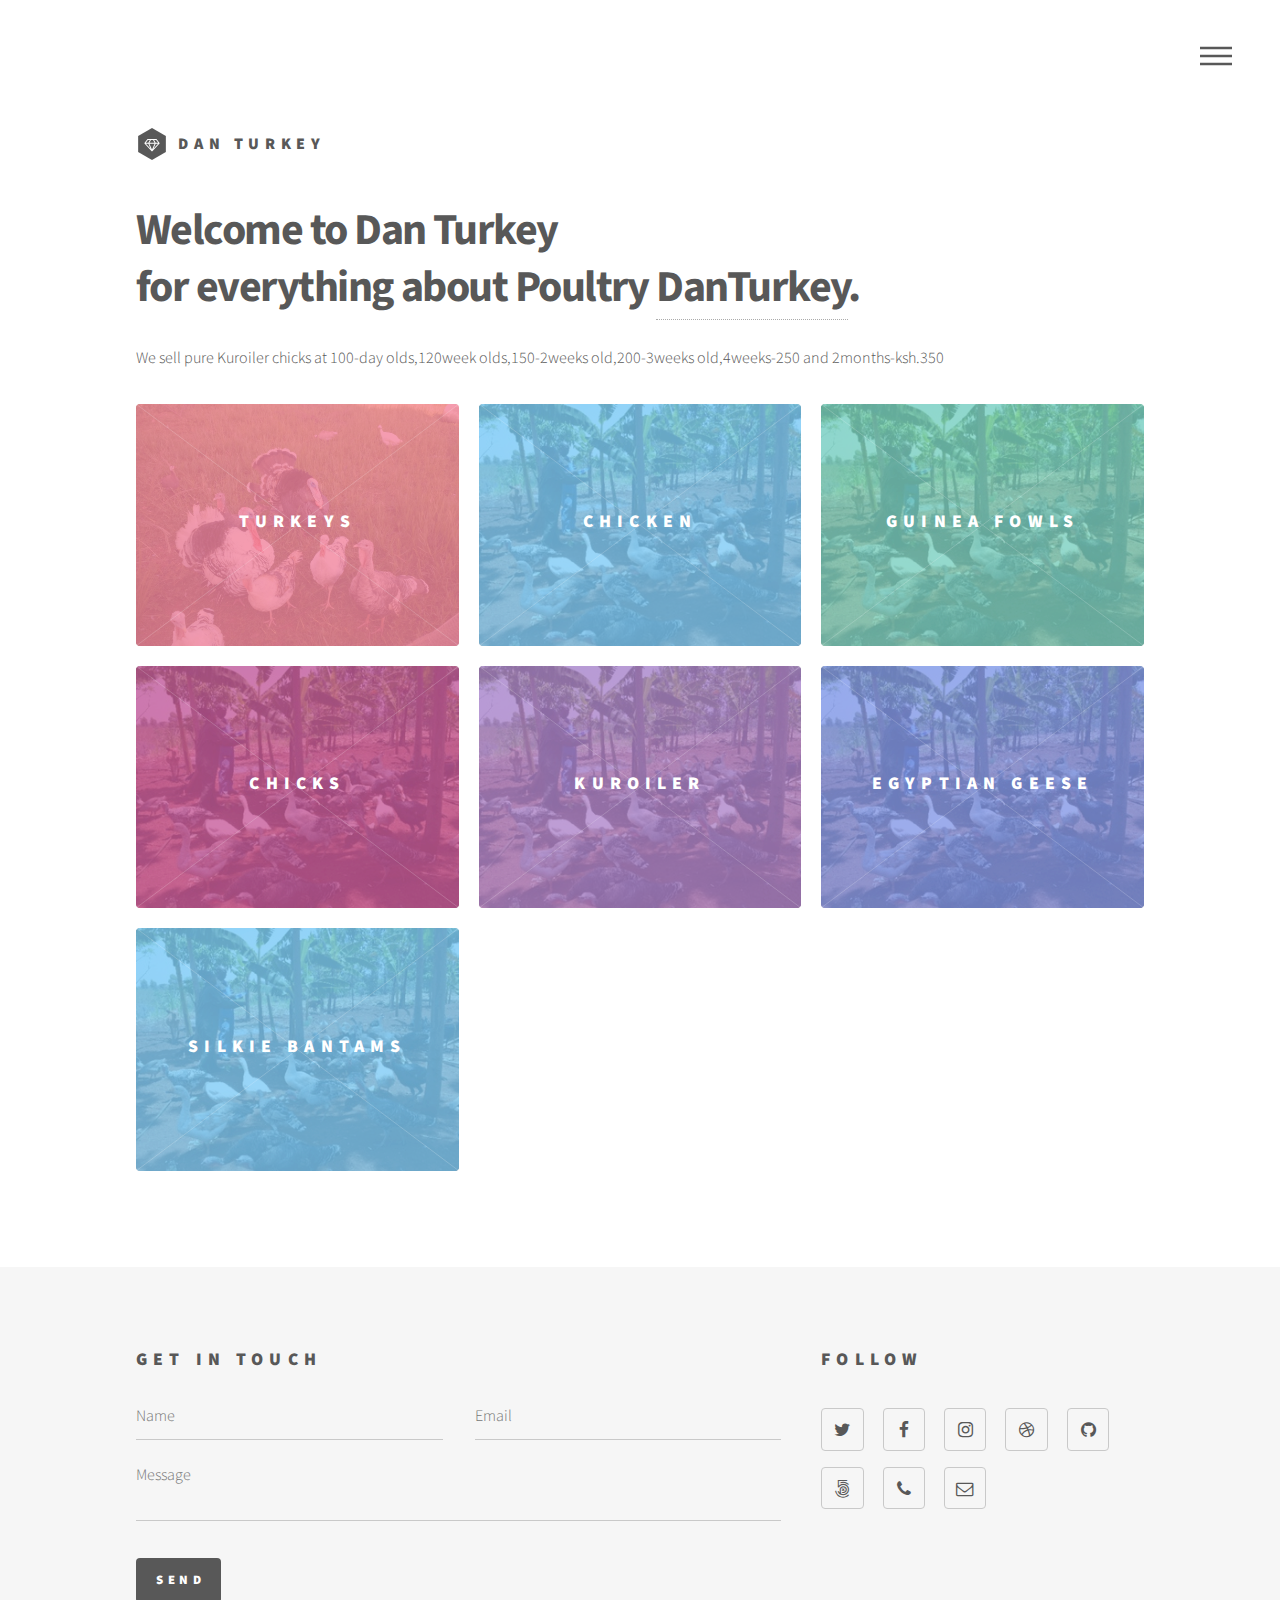
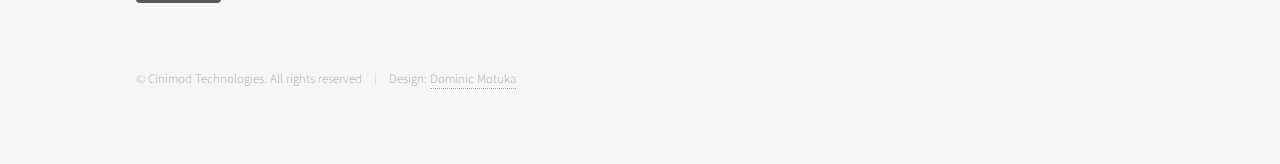
==== commit 4a16335c: "remove unnecessary pages" ====
--- a/index.html
+++ b/index.html
@@ -71,9 +71,9 @@
 								</article>
 								<article class="style2">
 									<span class="image">
-										<img src="images/pic02.jpg" alt="" />
+										<img src="images/pic02.jpg" alt="Chicken" />
 									</span>
-									<a href="generic.html">
+									<a href="chicken.html">
 										<h2>Chicken</h2>
 										<div class="content">
 											<p>We carry an extensive supply of day old baby chickens. The minimum order total is 25 chickens. You can mix and match to get to twenty five but must order a minimum of 5 per breed.Shipping is included in all chick prices!</p>
@@ -84,7 +84,7 @@
 									<span class="image">
 										<img src="images/pic03.jpg" alt="" />
 									</span>
-									<a href="generic.html">
+									<a href="guinea.html">
 										<h2>Guinea Fowls</h2>
 										<div class="content">
 											<p>Shop For Peafowl and Guinea Fowl at Danturkey's! With four generations of experience selling poultry we have great Pea or Guinea Fowl for you!.</p>
@@ -95,7 +95,7 @@
 									<span class="image">
 										<img src="images/pic04.jpg" alt="" />
 									</span>
-									<a href="generic.html">
+									<a href="chick.html">
 										<h2>Chicks</h2>
 										<div class="content">
 											<p>Supplying high quality day old broiler chicks, equipment, vaccinations, medications, cleaning and disinfectant products to small, medium and developing farmers.</p>
@@ -106,7 +106,7 @@
 									<span class="image">
 										<img src="images/pic05.jpg" alt="" />
 									</span>
-									<a href="generic.html">
+									<a href="kuroiler.html">
 										<h2>Kuroiler</h2>
 										<div class="content">
 											<p>The Kuroiler is a hybrid breed of chicken developed in India kegg farm. They are derived from crossing either coloured broiler males with Rhode Island Red females, or, White Leghorn males crossed with female Rhode Island Reds. This is a game changer breed in the poultry industry having registered a great success in Uganda..</p>
@@ -128,65 +128,10 @@
 									<span class="image">
 										<img src="images/pic07.jpg" alt="" />
 									</span>
-									<a href="generic.html">
+									<a href="silkie.html">
 										<h2>Silkie bantams</h2>
 										<div class="content">
 											<p>Silkie bantams are one of the mort beautiful ornamental birds.Their black skin and feathers that feel much like hair make them one of our most unusual varieties of chickens.Our Silkies come both bearded and non-bearded. They are striking in appearance with their white plumage and mulberry colored comb, face, and wattles. We have a variety of colours ranging from black,white,brown,reddish and a mixture of the above colours</p>
-										</div>
-									</a>
-								</article>
-								<article class="style3">
-									<span class="image">
-										<img src="images/pic08.jpg" alt="" />
-									</span>
-									<a href="generic.html">
-										<h2>Doves</h2>
-										<div class="content">
-											<p>Sed nisl arcu euismod sit amet nisi lorem etiam dolor veroeros et feugiat.</p>
-										</div>
-									</a>
-								</article>
-								<article class="style1">
-									<span class="image">
-										<img src="images/pic09.jpg" alt="" />
-									</span>
-									<a href="generic.html">
-										<h2>Nullam</h2>
-										<div class="content">
-											<p>Sed nisl arcu euismod sit amet nisi lorem etiam dolor veroeros et feugiat.</p>
-										</div>
-									</a>
-								</article>
-								<article class="style5">
-									<span class="image">
-										<img src="images/pic10.jpg" alt="" />
-									</span>
-									<a href="generic.html">
-										<h2>Ultricies</h2>
-										<div class="content">
-											<p>Sed nisl arcu euismod sit amet nisi lorem etiam dolor veroeros et feugiat.</p>
-										</div>
-									</a>
-								</article>
-								<article class="style6">
-									<span class="image">
-										<img src="images/pic11.jpg" alt="" />
-									</span>
-									<a href="generic.html">
-										<h2>Dictum</h2>
-										<div class="content">
-											<p>Sed nisl arcu euismod sit amet nisi lorem etiam dolor veroeros et feugiat.</p>
-										</div>
-									</a>
-								</article>
-								<article class="style4">
-									<span class="image">
-										<img src="images/pic12.jpg" alt="" />
-									</span>
-									<a href="generic.html">
-										<h2>Pretium</h2>
-										<div class="content">
-											<p>Sed nisl arcu euismod sit amet nisi lorem etiam dolor veroeros et feugiat.</p>
 										</div>
 									</a>
 								</article>
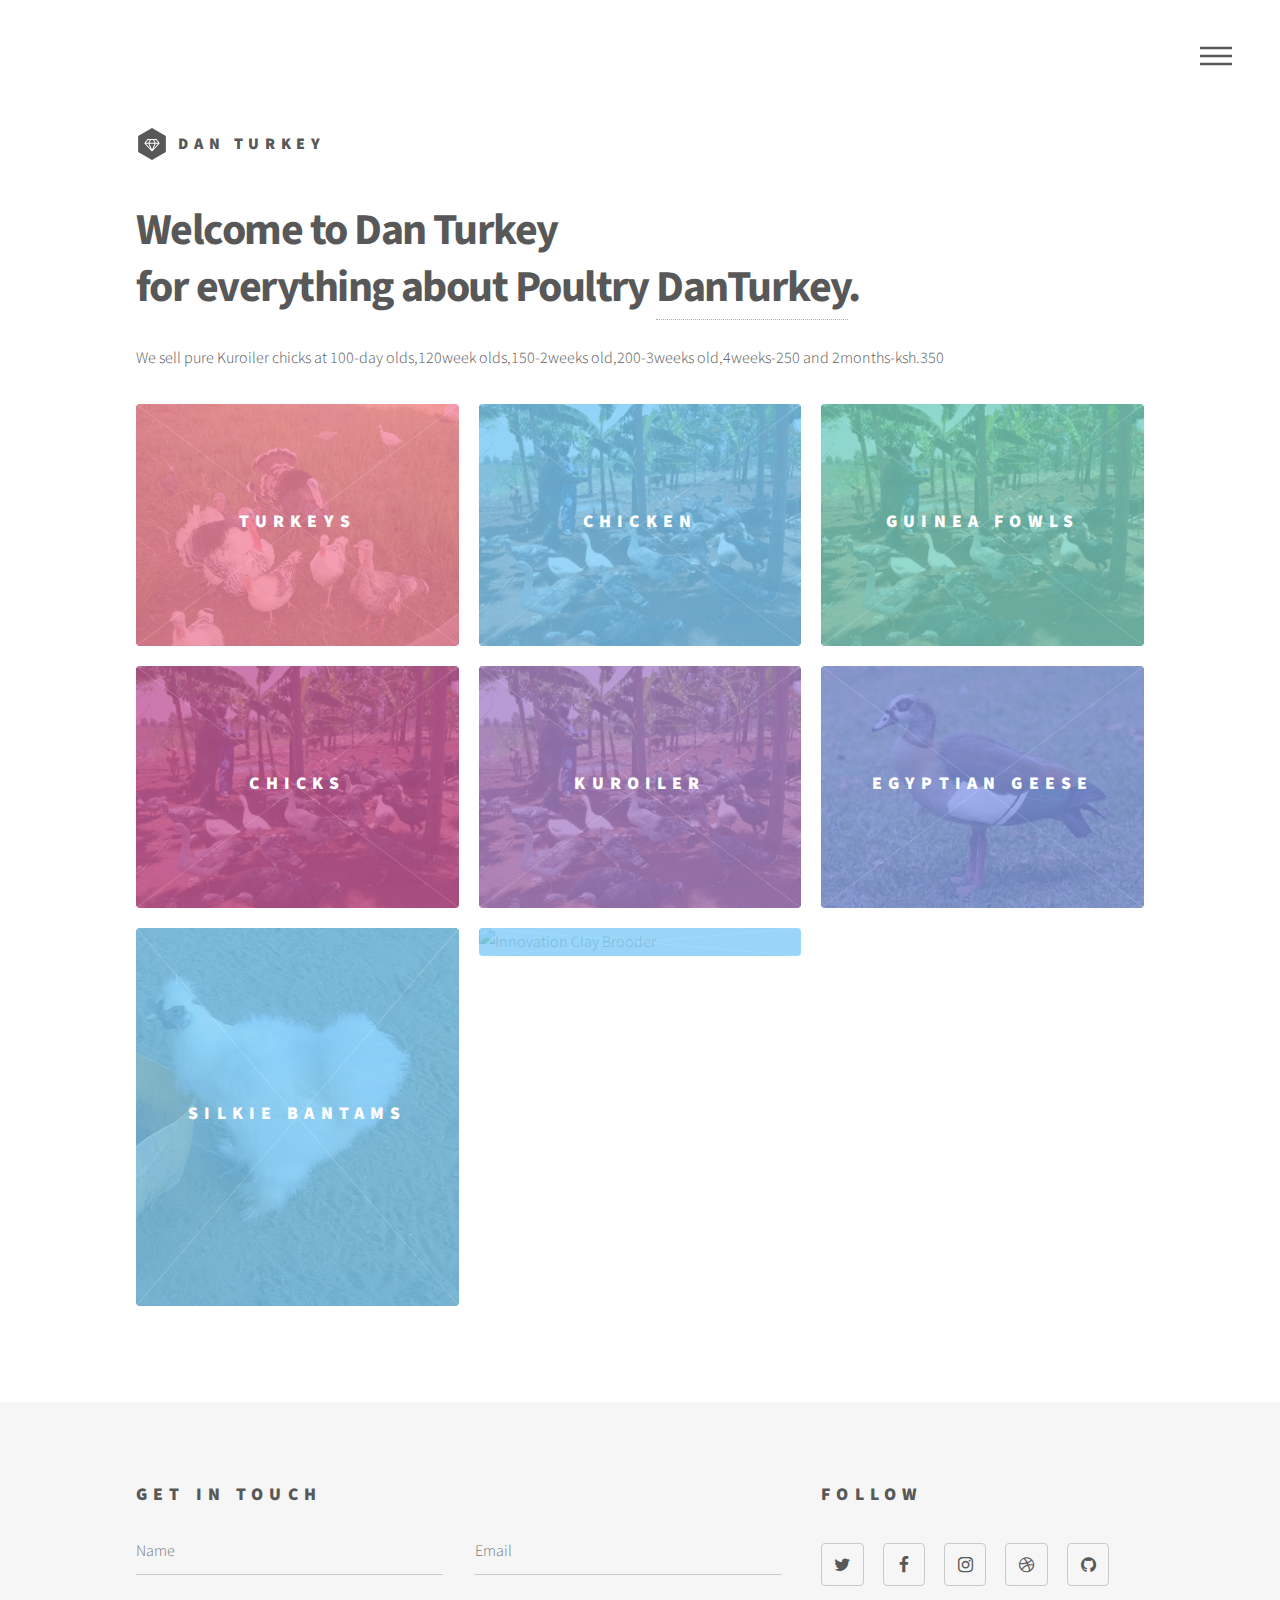
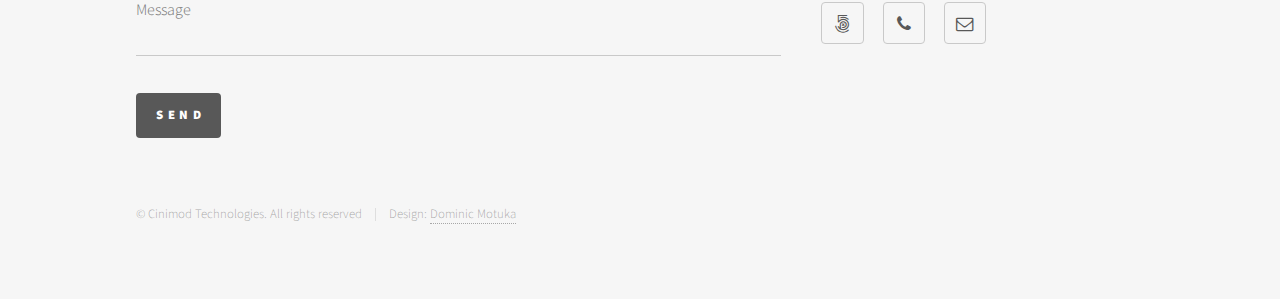
==== commit ce2cc3c5: "Add info" ====
--- a/index.html
+++ b/index.html
@@ -43,9 +43,13 @@
 						<ul>
 							<li><a href="index.html">Home</a></li>
 							<li><a href="turkey.html">Turkeys</a></li>
-							<li><a href="generic.html">Chicken</a></li>
-							<li><a href="generic.html">Guinea Fowls</a></li>
-							<li><a href="elements.html">Chicks</a></li>
+							<li><a href="chicken.html">Chicken</a></li>
+							<li><a href="guinea.html">Guinea Fowls</a></li>
+							<li><a href="silkie.html">Silkie Bantams</a></li>
+							<li><a href="egyptian.html">Egyptian Geese</a></li> 
+							<li><a href="chick.html">Chicks</a></li>
+							<li><a href="brooder.html">Innovation clay brooder</a></li>
+
 						</ul>
 					</nav>
 
@@ -115,9 +119,9 @@
 								</article>
 								<article class="style6">
 									<span class="image">
-										<img src="images/pic06.jpg" alt="" />
-									</span>
-									<a href="generic.html">
+										<img src="images/egyptian.jpg" alt="" />
+									</span>
+									<a href="egyptian.html">
 										<h2>Egyptian geese</h2>
 										<div class="content">
 											<p>Egyptian geese were considered sacred by the Ancient Egyptians, and appeared in much of their artwork. They have been raised for food and extensively bred in parts of Africa since they were domesticated by the ancient Egyptians. Because of their popularity chiefly as ornamental bird</p>
@@ -126,12 +130,23 @@
 								</article>
 								<article class="style2">
 									<span class="image">
-										<img src="images/pic07.jpg" alt="" />
+										<img src="images/silkie.jpg" alt="Silkie Bantams" />
 									</span>
 									<a href="silkie.html">
-										<h2>Silkie bantams</h2>
-										<div class="content">
-											<p>Silkie bantams are one of the mort beautiful ornamental birds.Their black skin and feathers that feel much like hair make them one of our most unusual varieties of chickens.Our Silkies come both bearded and non-bearded. They are striking in appearance with their white plumage and mulberry colored comb, face, and wattles. We have a variety of colours ranging from black,white,brown,reddish and a mixture of the above colours</p>
+										<h2>Silkie Bantams</h2>
+										<div class="content">
+											<p>Silkie Bantams</p>
+										</div>
+									</a>
+								</article>
+								<article class="style2">
+									<span class="image">
+										<img src="images/brooder.jpg" alt="Innovation Clay Brooder" />
+									</span>
+									<a href="brooder.html">
+										<h2>Innovation Clay Brooder</h2>
+										<div class="content">
+											<p>Innovation Clay Brooder</p>
 										</div>
 									</a>
 								</article>
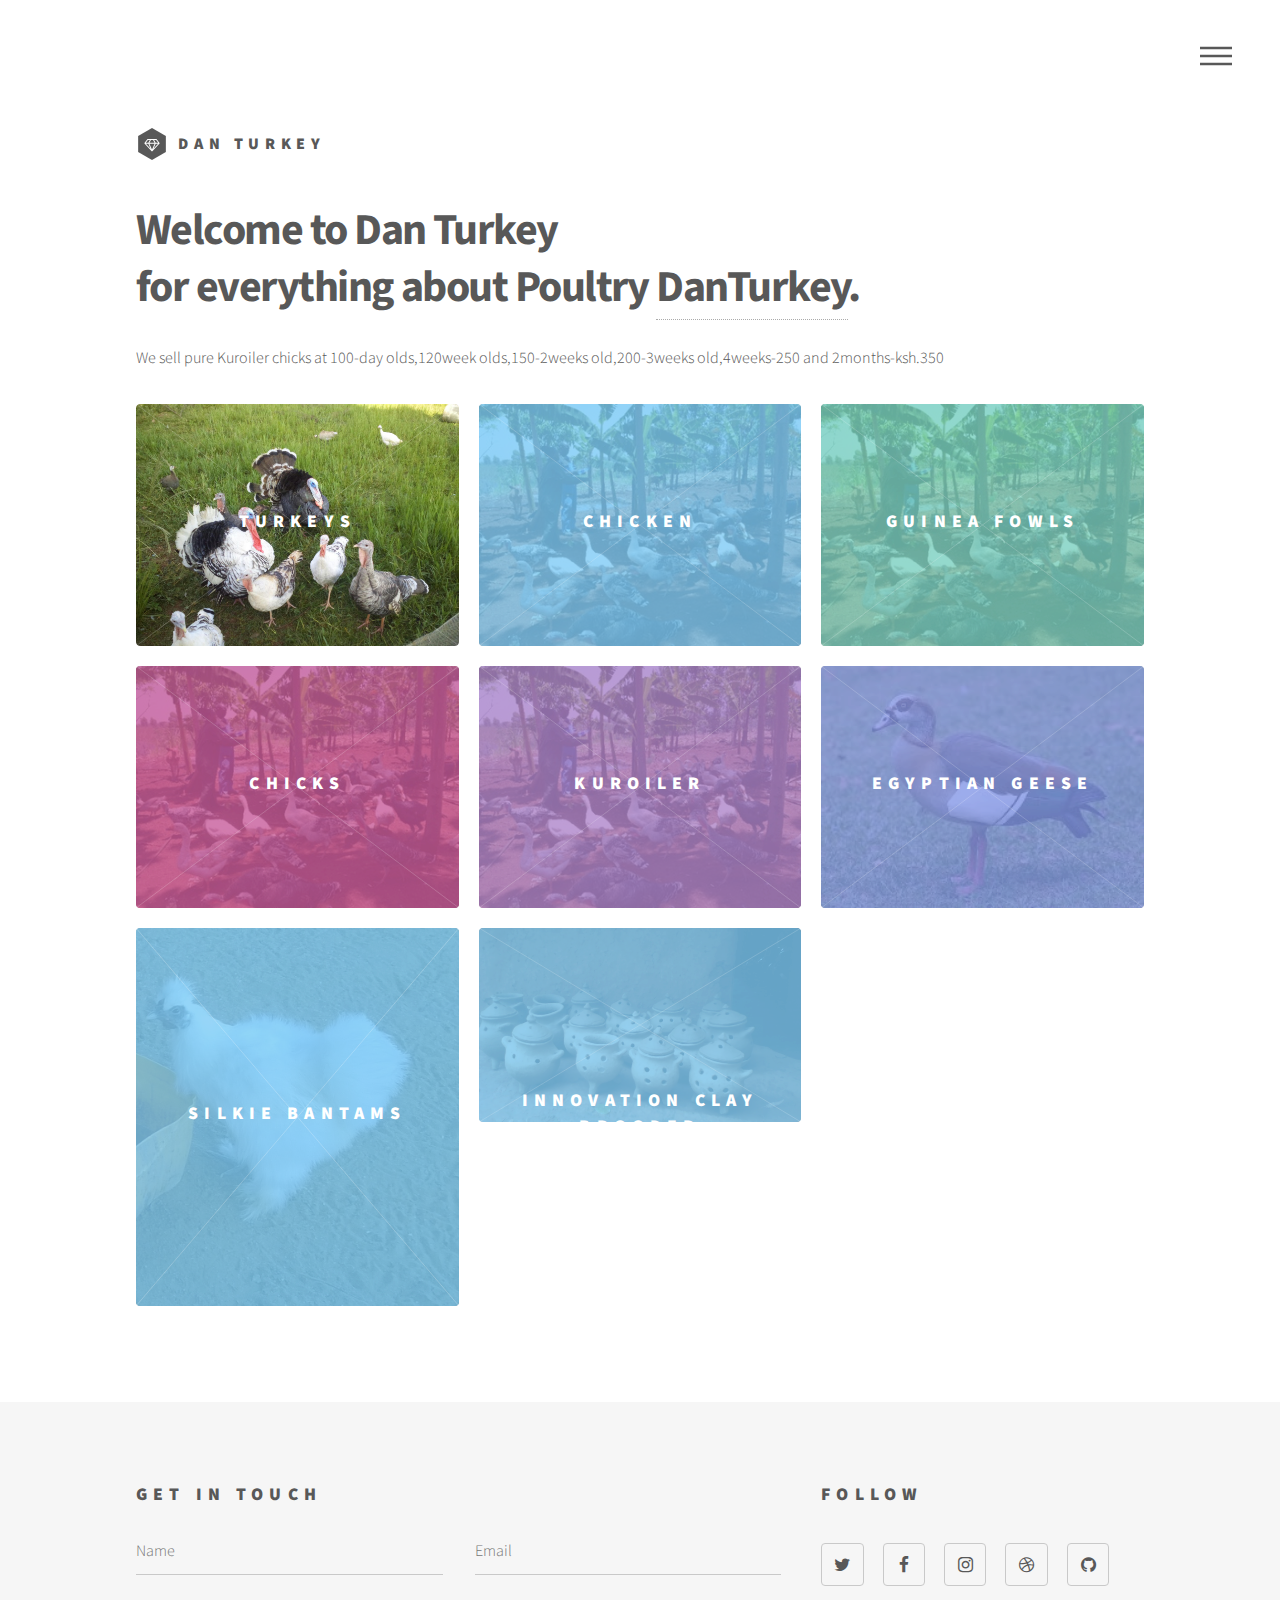
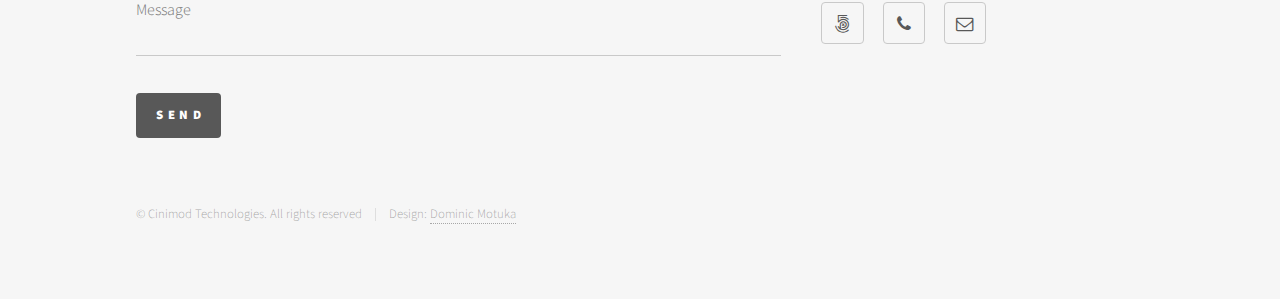
==== commit 138181ca: "Merge branch 'gh-pages' of github.com:daumie254/danturkey into gh-pages" ====
--- a/index.html
+++ b/index.html
@@ -62,7 +62,7 @@
 								<p>We sell pure Kuroiler chicks at 100-day olds,120week olds,150-2weeks old,200-3weeks old,4weeks-250 and 2months-ksh.350</p>
 							</header>
 							<section class="tiles">
-								<article class="style1">
+								<article class="">
 									<span class="image">
 										<img src="images/pic01.jpg" alt="" />
 									</span>
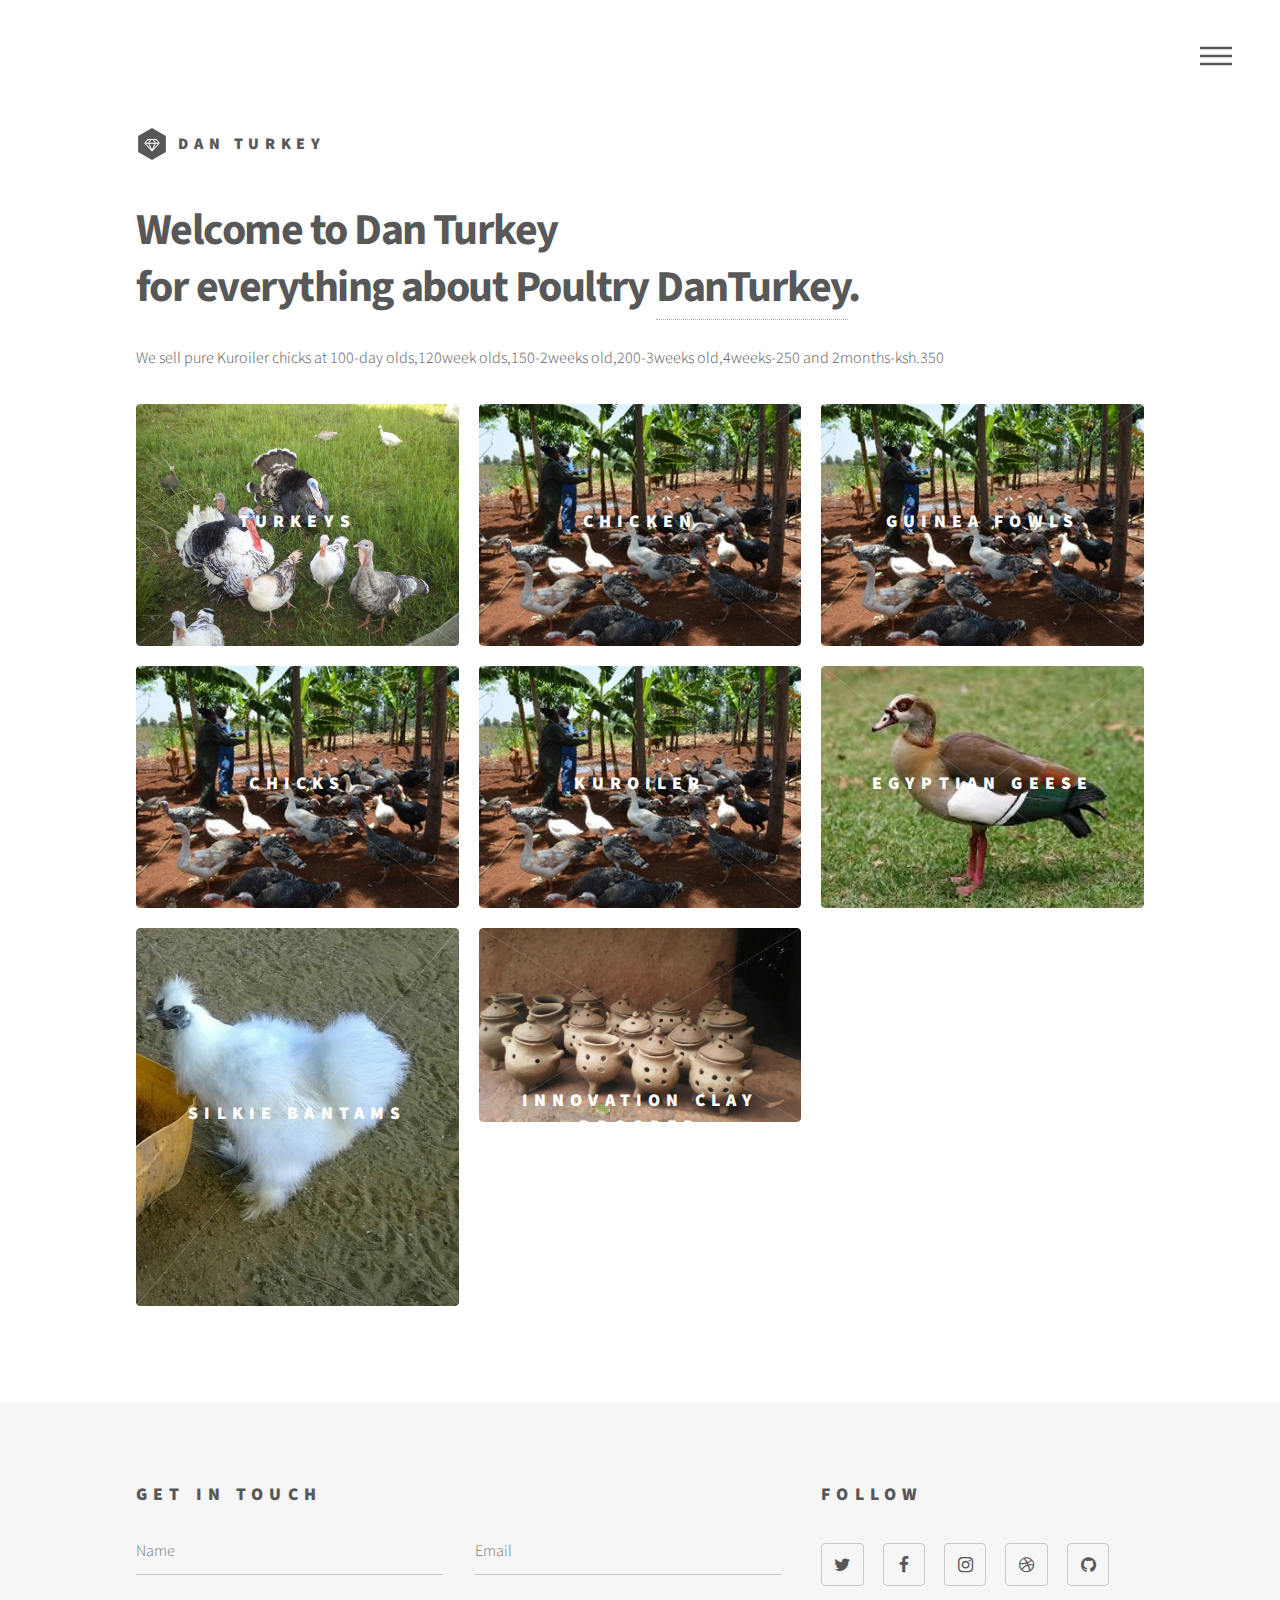
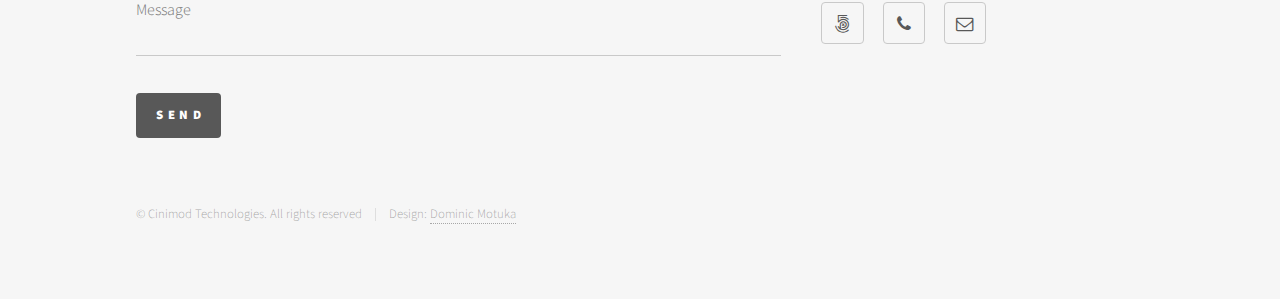
==== commit 6366246c: "get rid of style" ====
--- a/index.html
+++ b/index.html
@@ -73,7 +73,7 @@
 										</div>
 									</a>
 								</article>
-								<article class="style2">
+								<article class="">
 									<span class="image">
 										<img src="images/pic02.jpg" alt="Chicken" />
 									</span>
@@ -84,7 +84,7 @@
 										</div>
 									</a>
 								</article>
-								<article class="style3">
+								<article class="">
 									<span class="image">
 										<img src="images/pic03.jpg" alt="" />
 									</span>
@@ -95,7 +95,7 @@
 										</div>
 									</a>
 								</article>
-								<article class="style4">
+								<article class="">
 									<span class="image">
 										<img src="images/pic04.jpg" alt="" />
 									</span>
@@ -106,7 +106,7 @@
 										</div>
 									</a>
 								</article>
-								<article class="style5">
+								<article class="">
 									<span class="image">
 										<img src="images/pic05.jpg" alt="" />
 									</span>
@@ -117,7 +117,7 @@
 										</div>
 									</a>
 								</article>
-								<article class="style6">
+								<article class"">
 									<span class="image">
 										<img src="images/egyptian.jpg" alt="" />
 									</span>
@@ -128,7 +128,7 @@
 										</div>
 									</a>
 								</article>
-								<article class="style2">
+								<article class="">
 									<span class="image">
 										<img src="images/silkie.jpg" alt="Silkie Bantams" />
 									</span>
@@ -139,7 +139,7 @@
 										</div>
 									</a>
 								</article>
-								<article class="style2">
+								<article class="">
 									<span class="image">
 										<img src="images/brooder.jpg" alt="Innovation Clay Brooder" />
 									</span>
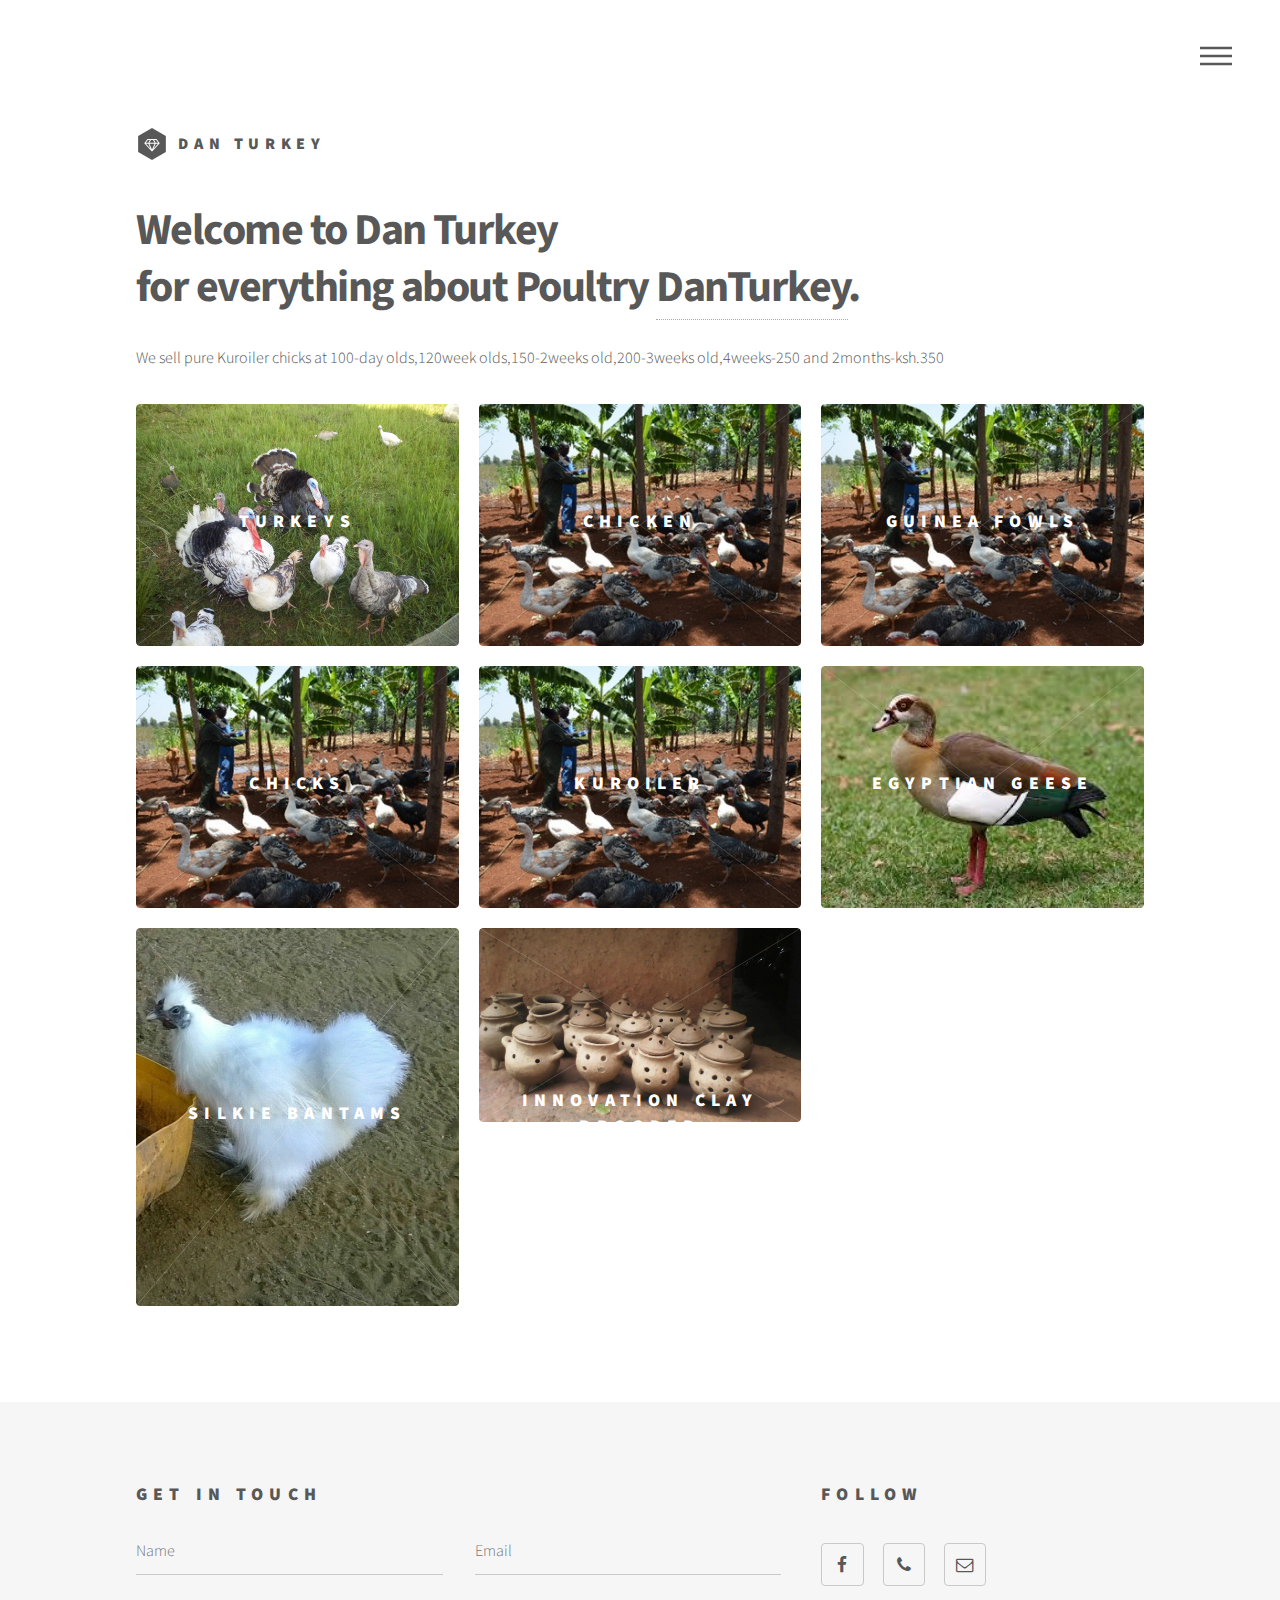
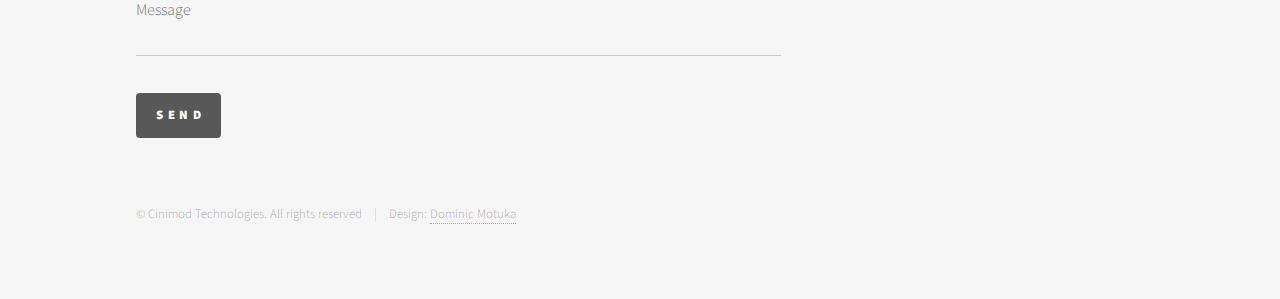
==== commit aa8fdfb8: "modify contact info" ====
--- a/index.html
+++ b/index.html
@@ -177,18 +177,13 @@
 							<section>
 								<h2>Follow</h2>
 								<ul class="icons">
-									<li><a href="#" class="icon style2 fa-twitter"><span class="label">Twitter</span></a></li>
-									<li><a href="#" class="icon style2 fa-facebook"><span class="label">Facebook</span></a></li>
-									<li><a href="#" class="icon style2 fa-instagram"><span class="label">Instagram</span></a></li>
-									<li><a href="#" class="icon style2 fa-dribbble"><span class="label">Dribbble</span></a></li>
-									<li><a href="#" class="icon style2 fa-github"><span class="label">GitHub</span></a></li>
-									<li><a href="#" class="icon style2 fa-500px"><span class="label">500px</span></a></li>
-									<li><a href="#" class="icon style2 fa-phone"><span class="label">Phone</span></a></li>
-									<li><a href="#" class="icon style2 fa-envelope-o"><span class="label">Email</span></a></li>
+									<li><a href="https://www.facebook.com/Turkeys-Kenya-1672449502988903/?fref=ts" class="icon style2 fa-facebook"><span class="label">Facebook</span></a></li>
+									<li><a href="+254736116412" class="icon style2 fa-phone"><span class="label">Phone</span></a></li>
+									<li><a href="turkeyskenya@gmail.com" class="icon style2 fa-envelope-o"><span class="label">Email</span></a></li>
 								</ul>
 							</section>
 							<ul class="copyright">
-								<li>&copy; Cinimod Technologies. All rights reserved</li><li>Design: <a href="daumie.github.io">Dominic Motuka</a></li>
+								<li>&copy; Cinimod Technologies. All rights reserved</li><li>Design: <a href="daumie.openshells.org">Dominic Motuka</a></li>
 							</ul>
 						</div>
 					</footer>
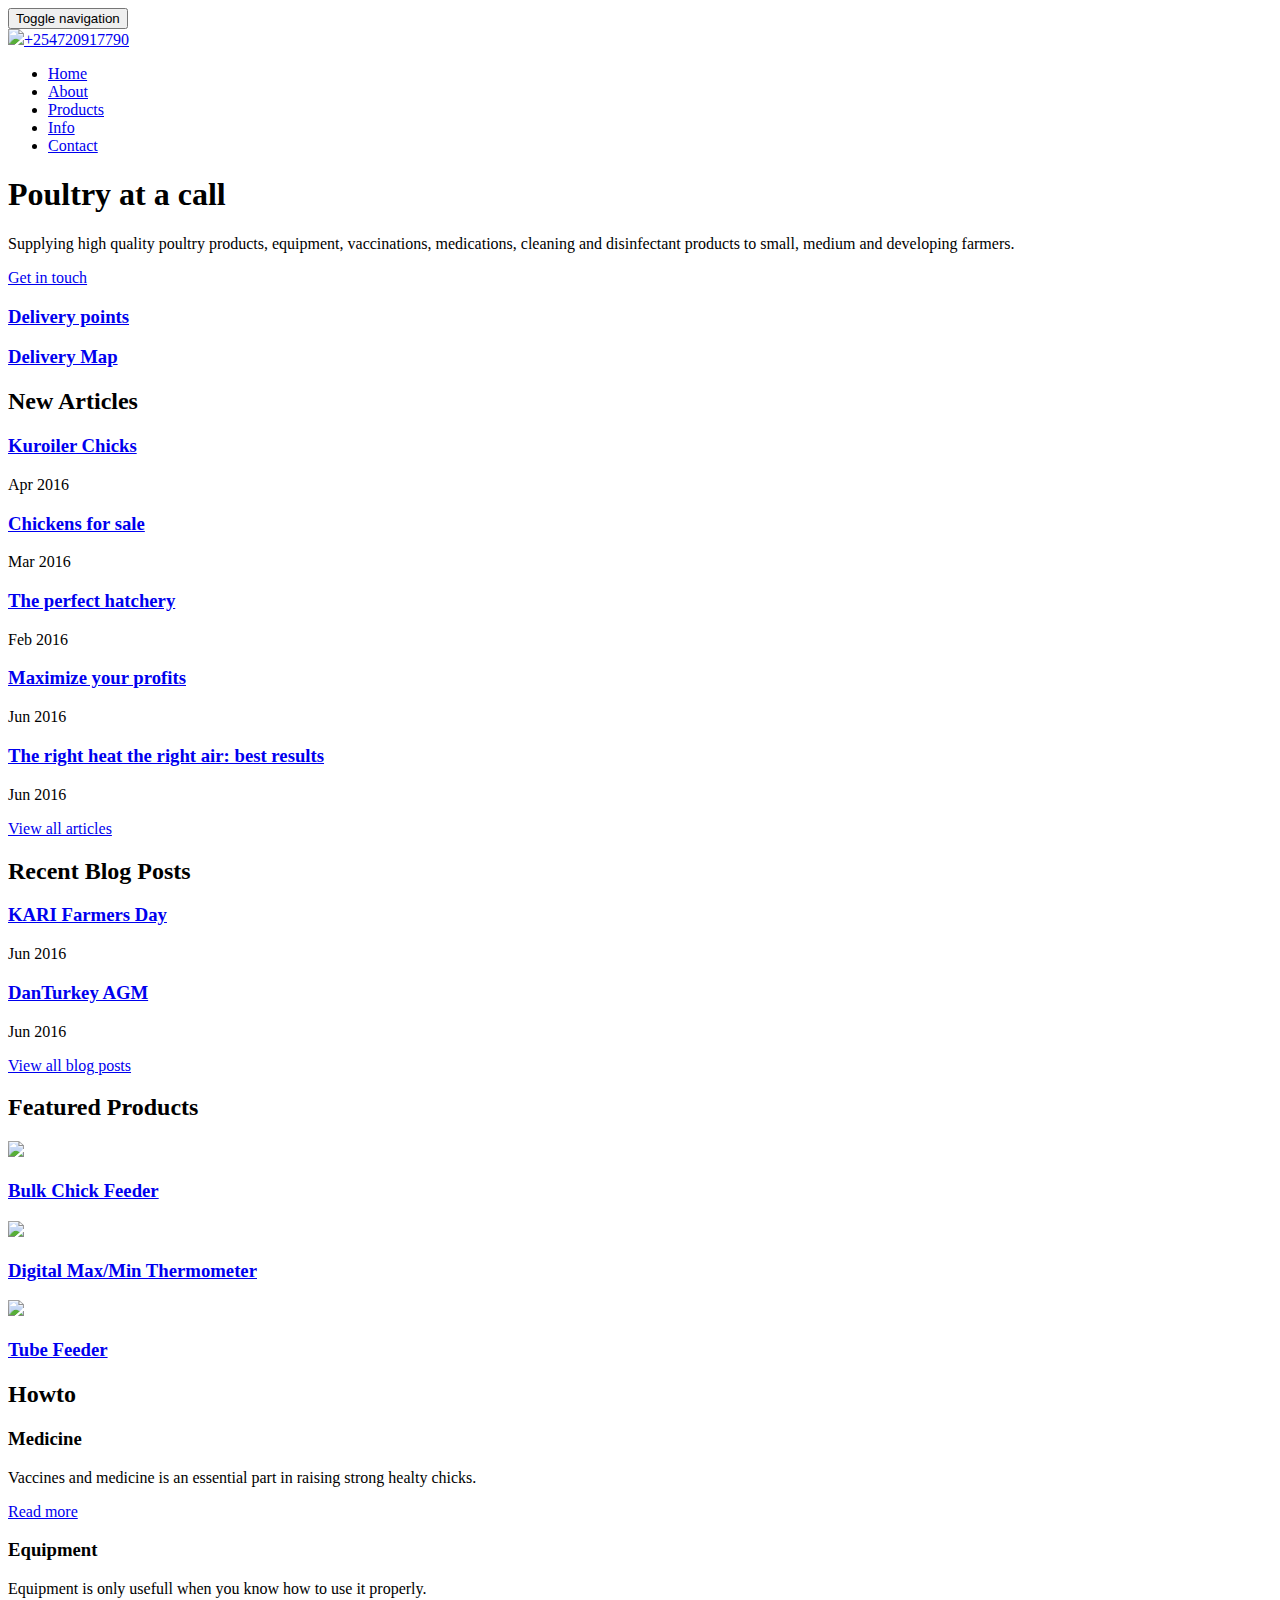
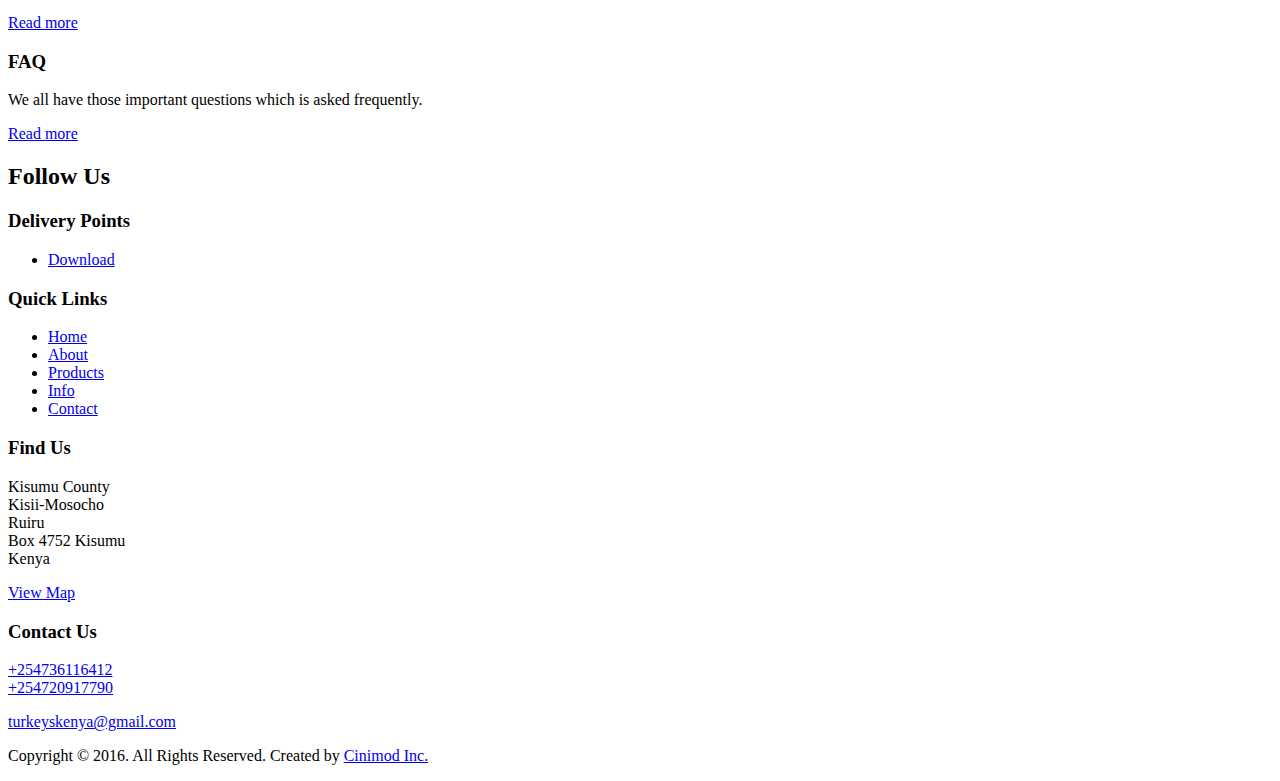
==== commit 79bfe85b: "modify site with new  layout" ====
--- a/index.html
+++ b/index.html
@@ -1,201 +1,427 @@
-<!DOCTYPE HTML>
-<!--
-	Phantom by HTML5 UP
-	html5up.net | @ajlkn
-	Free for personal and commercial use under the CCA 3.0 license (html5up.net/license)
--->
-<html>
-	<head>
-		<title>Dan Turkey</title>
-		<meta charset="utf-8" />
-		<meta name="viewport" content="width=device-width, initial-scale=1" />
-		<!--[if lte IE 8]><script src="assets/js/ie/html5shiv.js"></script><![endif]-->
-		<link rel="stylesheet" href="assets/css/main.css" />
-		<!--[if lte IE 9]><link rel="stylesheet" href="assets/css/ie9.css" /><![endif]-->
-		<!--[if lte IE 8]><link rel="stylesheet" href="assets/css/ie8.css" /><![endif]-->
-	</head>
-	<body>
-		<!-- Wrapper -->
-			<div id="wrapper">
-
-				<!-- Header -->
-					<header id="header">
-						<div class="inner">
-
-							<!-- Logo -->
-								<a href="index.html" class="logo">
-									<span class="symbol"><img src="images/logo.svg" alt="" /></span><span class="title">Dan Turkey</span>
-								</a>
-
-							<!-- Nav -->
-								<nav>
-									<ul>
-										<li><a href="#menu">Menu</a></li>
-									</ul>
-								</nav>
-
-						</div>
-					</header>
-
-				<!-- Menu -->
-					<nav id="menu">
-						<h2>Menu</h2>
-						<ul>
-							<li><a href="index.html">Home</a></li>
-							<li><a href="turkey.html">Turkeys</a></li>
-							<li><a href="chicken.html">Chicken</a></li>
-							<li><a href="guinea.html">Guinea Fowls</a></li>
-							<li><a href="silkie.html">Silkie Bantams</a></li>
-							<li><a href="egyptian.html">Egyptian Geese</a></li> 
-							<li><a href="chick.html">Chicks</a></li>
-							<li><a href="brooder.html">Innovation clay brooder</a></li>
-
-						</ul>
-					</nav>
-
-				<!-- Main -->
-					<div id="main">
-						<div class="inner">
-							<header>
-								<h1>Welcome to Dan Turkey<br />
-								for everything about Poultry <a href="danturkey.com">DanTurkey</a>.</h1>
-								<p>We sell pure Kuroiler chicks at 100-day olds,120week olds,150-2weeks old,200-3weeks old,4weeks-250 and 2months-ksh.350</p>
-							</header>
-							<section class="tiles">
-								<article class="">
-									<span class="image">
-										<img src="images/pic01.jpg" alt="" />
-									</span>
-									<a href="turkey.html">
-										<h2>Turkeys</h2>
-										<div class="content">
-											<p>A dozen mature Turkeys will produce over 250 pounds of turkey meat which is considerably more than the average family can consume during the year. It must also be remembered that a Turkey will eat at least 100 pounds of feed during his six months’ residence on a farm.</p>
-										</div>
-									</a>
-								</article>
-								<article class="">
-									<span class="image">
-										<img src="images/pic02.jpg" alt="Chicken" />
-									</span>
-									<a href="chicken.html">
-										<h2>Chicken</h2>
-										<div class="content">
-											<p>We carry an extensive supply of day old baby chickens. The minimum order total is 25 chickens. You can mix and match to get to twenty five but must order a minimum of 5 per breed.Shipping is included in all chick prices!</p>
-										</div>
-									</a>
-								</article>
-								<article class="">
-									<span class="image">
-										<img src="images/pic03.jpg" alt="" />
-									</span>
-									<a href="guinea.html">
-										<h2>Guinea Fowls</h2>
-										<div class="content">
-											<p>Shop For Peafowl and Guinea Fowl at Danturkey's! With four generations of experience selling poultry we have great Pea or Guinea Fowl for you!.</p>
-										</div>
-									</a>
-								</article>
-								<article class="">
-									<span class="image">
-										<img src="images/pic04.jpg" alt="" />
-									</span>
-									<a href="chick.html">
-										<h2>Chicks</h2>
-										<div class="content">
-											<p>Supplying high quality day old broiler chicks, equipment, vaccinations, medications, cleaning and disinfectant products to small, medium and developing farmers.</p>
-										</div>
-									</a>
-								</article>
-								<article class="">
-									<span class="image">
-										<img src="images/pic05.jpg" alt="" />
-									</span>
-									<a href="kuroiler.html">
-										<h2>Kuroiler</h2>
-										<div class="content">
-											<p>The Kuroiler is a hybrid breed of chicken developed in India kegg farm. They are derived from crossing either coloured broiler males with Rhode Island Red females, or, White Leghorn males crossed with female Rhode Island Reds. This is a game changer breed in the poultry industry having registered a great success in Uganda..</p>
-										</div>
-									</a>
-								</article>
-								<article class"">
-									<span class="image">
-										<img src="images/egyptian.jpg" alt="" />
-									</span>
-									<a href="egyptian.html">
-										<h2>Egyptian geese</h2>
-										<div class="content">
-											<p>Egyptian geese were considered sacred by the Ancient Egyptians, and appeared in much of their artwork. They have been raised for food and extensively bred in parts of Africa since they were domesticated by the ancient Egyptians. Because of their popularity chiefly as ornamental bird</p>
-										</div>
-									</a>
-								</article>
-								<article class="">
-									<span class="image">
-										<img src="images/silkie.jpg" alt="Silkie Bantams" />
-									</span>
-									<a href="silkie.html">
-										<h2>Silkie Bantams</h2>
-										<div class="content">
-											<p>Silkie Bantams</p>
-										</div>
-									</a>
-								</article>
-								<article class="">
-									<span class="image">
-										<img src="images/brooder.jpg" alt="Innovation Clay Brooder" />
-									</span>
-									<a href="brooder.html">
-										<h2>Innovation Clay Brooder</h2>
-										<div class="content">
-											<p>Innovation Clay Brooder</p>
-										</div>
-									</a>
-								</article>
-							</section>
-						</div>
-					</div>
-
-				<!-- Footer -->
-					<footer id="footer">
-						<div class="inner">
-							<section>
-								<h2>Get in touch</h2>
-								<form method="post" action="#">
-									<div class="field half first">
-										<input type="text" name="name" id="name" placeholder="Name" />
-									</div>
-									<div class="field half">
-										<input type="email" name="email" id="email" placeholder="Email" />
-									</div>
-									<div class="field">
-										<textarea name="message" id="message" placeholder="Message"></textarea>
-									</div>
-									<ul class="actions">
-										<li><input type="submit" value="Send" class="special" /></li>
-									</ul>
-								</form>
-							</section>
-							<section>
-								<h2>Follow</h2>
-								<ul class="icons">
-									<li><a href="https://www.facebook.com/Turkeys-Kenya-1672449502988903/?fref=ts" class="icon style2 fa-facebook"><span class="label">Facebook</span></a></li>
-									<li><a href="+254736116412" class="icon style2 fa-phone"><span class="label">Phone</span></a></li>
-									<li><a href="turkeyskenya@gmail.com" class="icon style2 fa-envelope-o"><span class="label">Email</span></a></li>
-								</ul>
-							</section>
-							<ul class="copyright">
-								<li>&copy; Cinimod Technologies. All rights reserved</li><li>Design: <a href="daumie.openshells.org">Dominic Motuka</a></li>
-							</ul>
-						</div>
-					</footer>
-
-			</div>
-
-		<!-- Scripts -->
-			<script src="assets/js/jquery.min.js"></script>
-			<script src="assets/js/skel.min.js"></script>
-			<script src="assets/js/util.js"></script>
-			<!--[if lte IE 8]><script src="assets/js/ie/respond.min.js"></script><![endif]-->
-			<script src="assets/js/main.js"></script>
-
-	</body>
-</html>
+<!DOCTYPE html>
+<html lang="en">
+
+<!-- Mirrored from www.alfachicks.co.za/ by HTTrack Website Copier/3.x [XR&CO'2014], Sat, 08 Oct 2016 22:43:02 GMT -->
+<head>
+  <meta charset="utf-8">
+  <meta name="viewport" content="width=device-width, initial-scale=1">
+  <title>Dan Turkey - Kenya</title>
+  <link href="assets/css/style.css" rel="stylesheet">
+</head>
+<body>
+  <div id="page" class="page">
+
+
+
+<nav id="header" class="navbar navbar-default">
+  <div class="container">
+    <div class="navbar-header">
+      <button type="button" class="navbar-toggle collapsed" data-toggle="collapse" data-target="#bs-navbar-collapse-1" aria-expanded="false">
+        <span class="sr-only">Toggle navigation</span>
+        <span class="icon-bar"></span>
+        <span class="icon-bar"></span>
+        <span class="icon-bar"></span>
+      </button>
+      <div class="navbar-brand">
+          <div class="logo"><a href="index.html"><img src="assets/img/logo.png"><span class="telephone hidden-xs">+254720917790</span></a></div>
+      </div>
+    </div>
+
+    <div class="collapse navbar-collapse" id="bs-navbar-collapse-1">
+      <ul class="nav navbar-nav navbar-right">
+        
+          <li  class="active" >
+            <a href="index.html">Home</a>
+          </li>
+        
+          <li >
+            <a href="about/index.html">About</a>
+          </li>
+        
+          <li >
+            <a href="product/index.html">Products</a>
+          </li>
+        
+          <li >
+            <a href="info/index.html">Info</a>
+          </li>
+        
+          <li >
+            <a href="contact/index.html">Contact</a>
+          </li>
+        
+      </ul>
+    </div>
+  </div>
+</nav>
+
+
+
+
+<section id="banner">
+  <div class="container">
+    <div class="row">
+      <div class="col-xs-12">
+        <div class="jumbotron">
+          <h1>Poultry at a call</h1>
+          <p>
+            Supplying high quality poultry products, equipment, vaccinations, medications, cleaning and disinfectant products to small, medium and developing farmers.
+          </p>
+          <p>
+            <a class="btn btn-primary btn-lg" href="contact/index.html" role="button">Get in touch</a>
+          </p>
+          </div>
+      </div>
+    </div>
+  </div>
+</section>
+
+
+
+<section id="delivery" class="delivery">
+  <div class="container">
+    <div class="row">
+      <div class="col-md-4 col-md-offset-2">
+        <a href="#" target="_blank">
+          <h3><i class="fa fa-truck" aria-hidden="true"></i> Delivery points</h3>
+        </a>
+      </div>
+      <div class="col-md-4">
+        <a href="#" target="_blank">
+           <h3><i class="fa fa-map-marker" aria-hidden="true"></i> Delivery Map</h3>
+        </a>
+      </div>
+    </div>
+  </div>
+</section>
+
+
+<section id="content" class="home">
+  <div class="container">
+    <div class="row">
+      <div class="col-md-6">
+        <section class="articles">
+          <h2><i class="fa fa-file-text" aria-hidden="true"></i> New Articles</h2>
+            
+              <article>
+                <h3><a href="#">Kuroiler Chicks</a></h3>
+                Apr 2016
+              </article>
+            
+              <article>
+                <h3><a href="#">Chickens for sale</a></h3>
+                Mar 2016
+              </article>
+            
+              <article>
+                <h3><a href="#">The perfect hatchery</a></h3>
+                Feb 2016
+              </article>
+            
+              <article>
+                <h3><a href="#">Maximize your profits</a></h3>
+                Jun 2016
+              </article>
+            
+              <article>
+                <h3><a href="#">The right heat the right air: best results</a></h3>
+                Jun 2016
+              </article>
+            
+            <p>
+              <a href="#" class="btn btn-default">View all articles</a>
+            </p>
+        </section>
+      </div>
+      <div class="col-md-6">
+        <section class="blog-posts">
+          <h2><i class="fa fa-rss" aria-hidden="true"></i> Recent Blog Posts</h2>
+            
+              <article>
+                <h3><a href="#">KARI Farmers Day</a></h3>
+                Jun 2016
+              </article>
+            
+              <article>
+                <h3><a href="#">DanTurkey AGM</a></h3>
+                Jun 2016
+              </article>
+            
+            <p>
+              <a href="#" class="btn btn-default">View all blog posts</a>
+            </p>
+        </section>
+      </div>
+    </div>
+  </div>
+</section>
+
+<section id="products" class="home featured">
+  <div class="container">
+    <div class="row">
+      <h2>Featured Products</h2>
+      
+        
+      
+        
+      
+        
+      
+        
+      
+        
+      
+        
+      
+        
+      
+        
+        <div class="col-md-4">
+            <a href="#">
+              <img src="../www.poltek.co.za/images/stories/virtuemart/product/PLT-620.jpg">
+              <h3>Bulk Chick Feeder</h3>
+            </a>
+        </div>
+        
+      
+        
+      
+        
+      
+        
+        <div class="col-md-4">
+            <a href="#">
+              <img src="../www.poltek.co.za/images/stories/virtuemart/product/PLT-1061%20Max-Min%20Digital%20Thermometer.jpg">
+              <h3>Digital  Max/Min Thermometer</h3>
+            </a>
+        </div>
+        
+      
+        
+      
+        
+      
+        
+      
+        
+      
+        
+      
+        
+      
+        
+      
+        
+      
+        
+      
+        
+      
+        
+      
+        
+      
+        
+      
+        
+      
+        
+        <div class="col-md-4">
+            <a href="#">
+              <img src="../www.poltek.co.za/images/stories/virtuemart/product/PLT-300C%20Tube%20Feeder.jpg">
+              <h3>Tube Feeder</h3>
+            </a>
+        </div>
+        
+      
+        
+      
+        
+      
+    </div>
+  </div>
+</section>
+
+<section id="information" class="home">
+  <div class="container">
+    <div class="row">
+      <h2>Howto</h2>
+      <div class="col-md-4">
+        <i class="fa fa-medkit" aria-hidden="true"></i>
+        <h3>Medicine</h3>
+        <p>
+          Vaccines and medicine is an essential part in raising strong healty chicks.
+        </p>
+        <p>
+          <a href="#" class="btn btn-default">Read more</a>
+        </p>
+      </div>
+      <div class="col-md-4">
+        <i class="fa fa-wrench" aria-hidden="true"></i>
+        <h3>Equipment</h3>
+        <p>
+          Equipment is only usefull when you know how to use it properly.
+        </p>
+        <p>
+          <a href="#" class="btn btn-default">Read more</a>
+        </p>
+      </div>
+      <div class="col-md-4">
+        <i class="fa fa-question-circle-o" aria-hidden="true"></i>
+        <h3>FAQ</h3>
+        <p>
+          We all have those important questions which is asked frequently.
+        </p>
+        <p>
+          <a href="#" class="btn btn-default">Read more</a>
+        </p>
+      </div>
+    </div>
+  </div>
+</section>
+
+<section id="socialmedia" class="home">
+  <div class="container">
+    <div class="row">
+      <h2>Follow Us</h2>
+      <div class="col-md-2 col-md-offset-3">
+        <a href="https://www.facebook.com/Turkeys-Kenya-1672449502988903/?fref=ts/" target="_blank">
+          <i class="fa fa-facebook-square" aria-hidden="true"></i>
+        </a>
+      </div>
+      <div class="col-md-2">
+        <a href="#" target="_blank">
+          <i class="fa fa-google-plus-square" aria-hidden="true"></i>
+        </a>
+      </div>
+      <div class="col-md-2">
+        <a href="#" target="_blank">
+          <i class="fa fa-youtube-square" aria-hidden="true"></i>
+        </a>
+      </div>
+    </div>
+  </div>
+</section>
+
+
+<section id="footer" class="home">
+  <div class="container">
+    <div class="row">
+      <div class="col-md-4">
+        <h3>Delivery Points</h3>
+        <div class="row">
+          <div class="col-xs-2 footer-icon">
+            <i class="fa fa-truck" aria-hidden="true"></i>
+          </div>
+          <div class="col-xs-10">
+            <ul>
+              <li><a href="#" target="_blank">Download</a></li>
+            </ul>
+          </div>
+        </div>
+
+        <h3>Quick Links</h3>
+        <div class="row">
+          <div class="col-xs-2 footer-icon">
+            <i class="fa fa-link" aria-hidden="true"></i>
+          </div>
+          <div class="col-xs-10">
+            <ul>
+              <li><a href="index.html">Home</a></li>
+              <li><a href="about/index.html">About</a></li>
+              <li><a href="product/index.html">Products</a></li>
+              <li><a href="info/index.html">Info</a></li>
+              <li><a href="contact/index.html">Contact</a></li>
+            </ul>
+          </div>
+        </div>  
+      </div>
+
+      <div class="col-md-4">
+        <h3>Find Us</h3>
+        <div class="row">
+          <div class="col-xs-2 footer-icon">
+            <i class="fa fa-map-marker" aria-hidden="true"></i>
+          </div>
+          <div class="col-xs-10">
+            <p>
+              Kisumu County<br>
+               Kisii-Mosocho<br>
+              Ruiru<br>
+              Box 4752 Kisumu<br>
+              Kenya
+            </p>
+          </div>
+        </div>
+        <div class="row">
+          <div class="col-xs-2 footer-icon">
+            <i class="fa fa-map-pin" aria-hidden="true"></i>
+          </div>
+          <div class="col-xs-10">
+            <p>
+              <a href="#" target="_blank">View Map</a>
+            </p>
+          </div>
+        </div>
+      </div>
+      <div class="col-md-4">
+        <h3>Contact Us</h3>
+        <div class="row">
+          <div class="col-xs-2 footer-icon">
+            <i class="fa fa-phone" aria-hidden="true"></i>
+          </div>
+          <div class="col-xs-10">
+            <p>
+              <a href="tel:+254736116412">+254736116412</a><br>
+              <a href="tel:+254720917790">+254720917790</a>
+            </p>
+          </div>
+        </div>
+        <div class="row">
+          <div class="col-xs-2 footer-icon">
+            <i class="fa fa-envelope" aria-hidden="true"></i>
+          </div>
+          <div class="col-xs-10">
+            <a href="contact/index.html">turkeyskenya@gmail.com</a>
+          </div>
+        </div>
+      </div>
+    </div>
+  </div>
+</section>
+
+
+
+<section id="copyright">
+  <div class="container">
+    <div class="row">
+      <div class="col-xs-12">
+        <p>
+          Copyright © 2016. All Rights Reserved. Created by <a href="daumie.openeshells.org" target="_blank">Cinimod Inc.</a>
+        </p>
+      </div>
+    </div>
+  </div>
+</section>
+
+
+
+    </div>
+
+  <script src='../www.google.com/recaptcha/api.js'></script>
+  <script src="assets/js/header.js"></script>
+  
+<script>
+(function(i,s,o,g,r,a,m){i['GoogleAnalyticsObject']=r;i[r]=i[r]||function(){
+(i[r].q=i[r].q||[]).push(arguments)},i[r].l=1*new Date();a=s.createElement(o),
+m=s.getElementsByTagName(o)[0];a.async=1;a.src=g;m.parentNode.insertBefore(a,m)
+})(window,document,'script','../www.google-analytics.com/analytics.js','ga');
+
+ga('create', '', 'auto');
+ga('send', 'pageview');
+</script>
+
+  </body>
+
+</html>
+
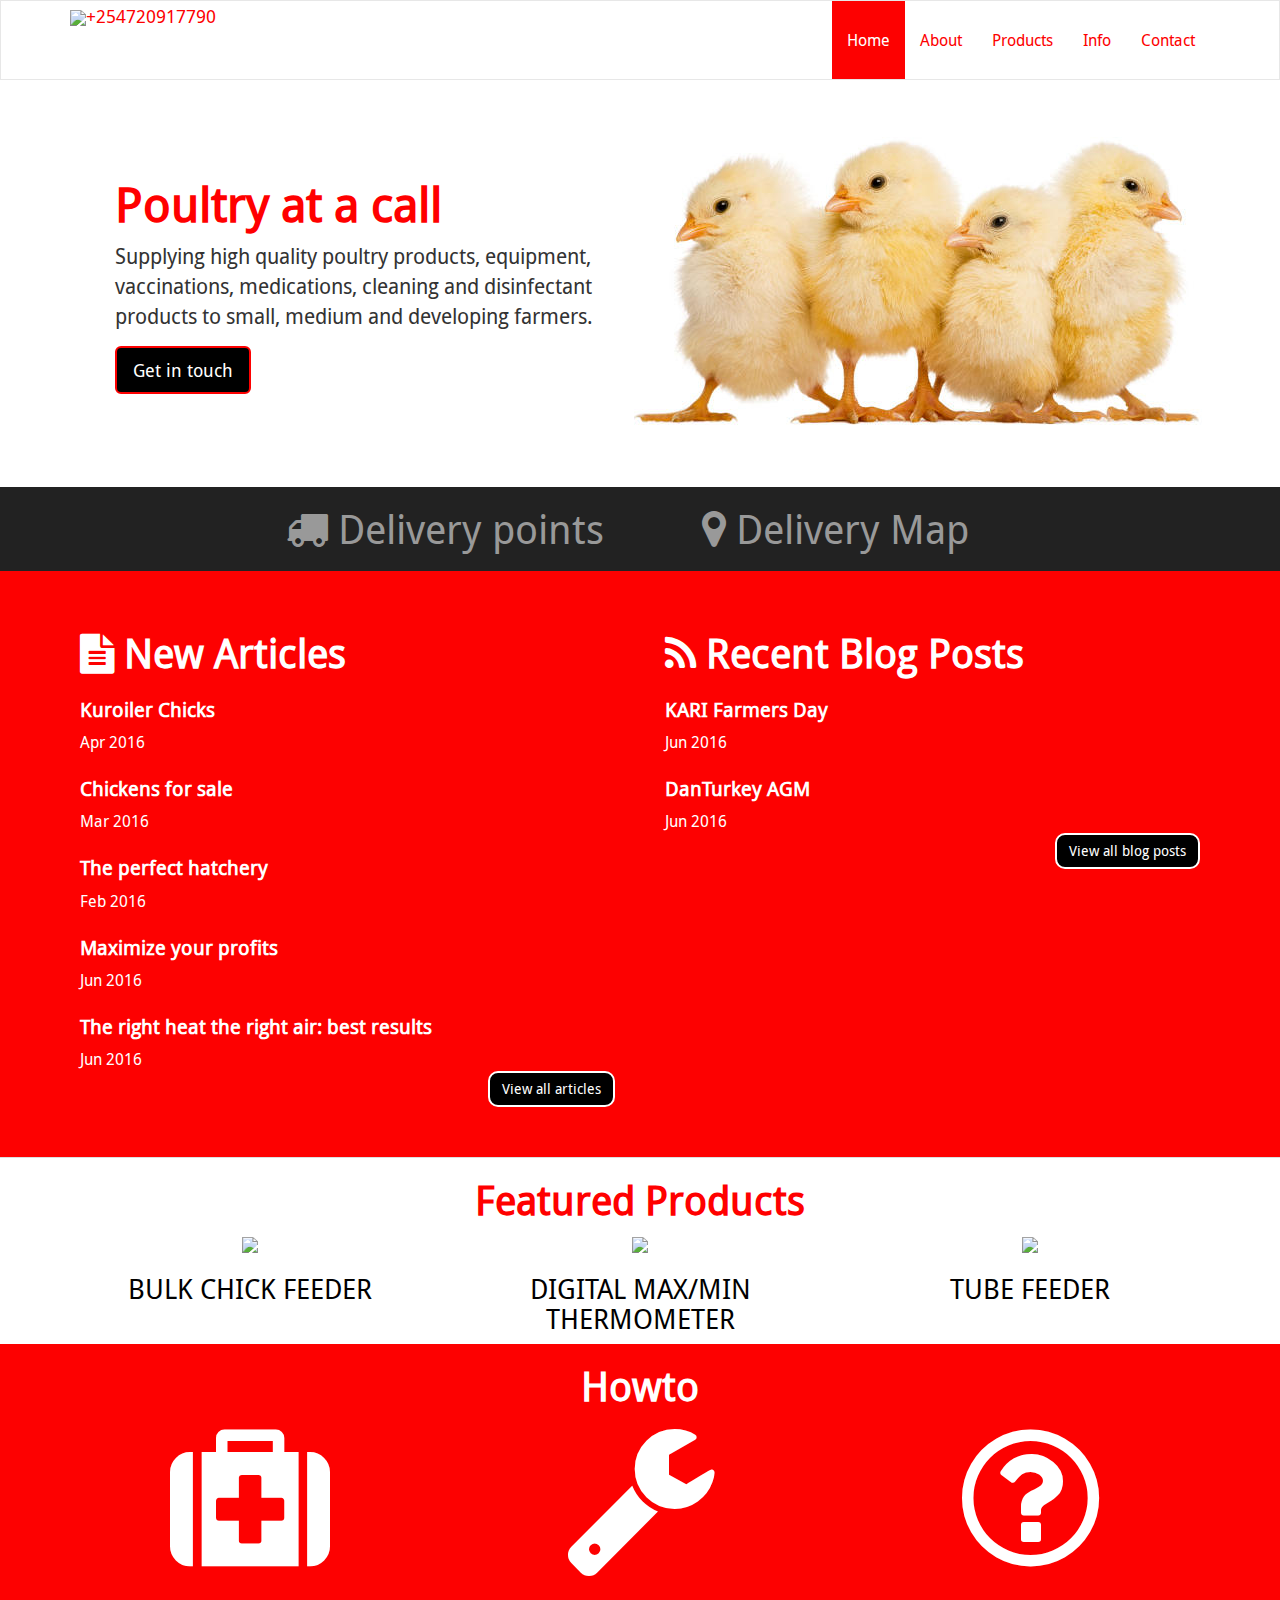
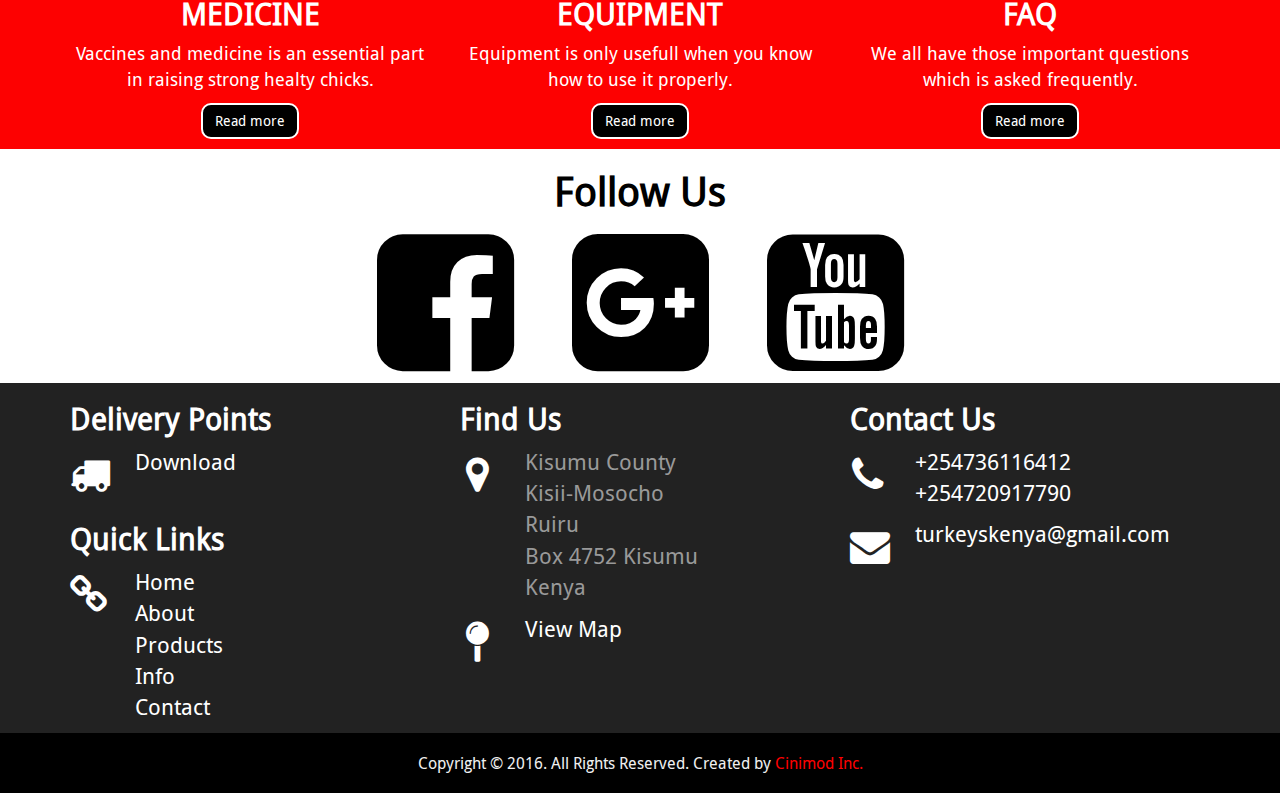
==== commit 226096f0: "new site basic structure" ====
--- a/index.html
+++ b/index.html
@@ -1,427 +1,427 @@
-<!DOCTYPE html>
-<html lang="en">
-
-<!-- Mirrored from www.alfachicks.co.za/ by HTTrack Website Copier/3.x [XR&CO'2014], Sat, 08 Oct 2016 22:43:02 GMT -->
-<head>
-  <meta charset="utf-8">
-  <meta name="viewport" content="width=device-width, initial-scale=1">
-  <title>Dan Turkey - Kenya</title>
-  <link href="assets/css/style.css" rel="stylesheet">
-</head>
-<body>
-  <div id="page" class="page">
-
-
-
-<nav id="header" class="navbar navbar-default">
-  <div class="container">
-    <div class="navbar-header">
-      <button type="button" class="navbar-toggle collapsed" data-toggle="collapse" data-target="#bs-navbar-collapse-1" aria-expanded="false">
-        <span class="sr-only">Toggle navigation</span>
-        <span class="icon-bar"></span>
-        <span class="icon-bar"></span>
-        <span class="icon-bar"></span>
-      </button>
-      <div class="navbar-brand">
-          <div class="logo"><a href="index.html"><img src="assets/img/logo.png"><span class="telephone hidden-xs">+254720917790</span></a></div>
-      </div>
-    </div>
-
-    <div class="collapse navbar-collapse" id="bs-navbar-collapse-1">
-      <ul class="nav navbar-nav navbar-right">
-        
-          <li  class="active" >
-            <a href="index.html">Home</a>
-          </li>
-        
-          <li >
-            <a href="about/index.html">About</a>
-          </li>
-        
-          <li >
-            <a href="product/index.html">Products</a>
-          </li>
-        
-          <li >
-            <a href="info/index.html">Info</a>
-          </li>
-        
-          <li >
-            <a href="contact/index.html">Contact</a>
-          </li>
-        
-      </ul>
-    </div>
-  </div>
-</nav>
-
-
-
-
-<section id="banner">
-  <div class="container">
-    <div class="row">
-      <div class="col-xs-12">
-        <div class="jumbotron">
-          <h1>Poultry at a call</h1>
-          <p>
-            Supplying high quality poultry products, equipment, vaccinations, medications, cleaning and disinfectant products to small, medium and developing farmers.
-          </p>
-          <p>
-            <a class="btn btn-primary btn-lg" href="contact/index.html" role="button">Get in touch</a>
-          </p>
-          </div>
-      </div>
-    </div>
-  </div>
-</section>
-
-
-
-<section id="delivery" class="delivery">
-  <div class="container">
-    <div class="row">
-      <div class="col-md-4 col-md-offset-2">
-        <a href="#" target="_blank">
-          <h3><i class="fa fa-truck" aria-hidden="true"></i> Delivery points</h3>
-        </a>
-      </div>
-      <div class="col-md-4">
-        <a href="#" target="_blank">
-           <h3><i class="fa fa-map-marker" aria-hidden="true"></i> Delivery Map</h3>
-        </a>
-      </div>
-    </div>
-  </div>
-</section>
-
-
-<section id="content" class="home">
-  <div class="container">
-    <div class="row">
-      <div class="col-md-6">
-        <section class="articles">
-          <h2><i class="fa fa-file-text" aria-hidden="true"></i> New Articles</h2>
-            
-              <article>
-                <h3><a href="#">Kuroiler Chicks</a></h3>
-                Apr 2016
-              </article>
-            
-              <article>
-                <h3><a href="#">Chickens for sale</a></h3>
-                Mar 2016
-              </article>
-            
-              <article>
-                <h3><a href="#">The perfect hatchery</a></h3>
-                Feb 2016
-              </article>
-            
-              <article>
-                <h3><a href="#">Maximize your profits</a></h3>
-                Jun 2016
-              </article>
-            
-              <article>
-                <h3><a href="#">The right heat the right air: best results</a></h3>
-                Jun 2016
-              </article>
-            
-            <p>
-              <a href="#" class="btn btn-default">View all articles</a>
-            </p>
-        </section>
-      </div>
-      <div class="col-md-6">
-        <section class="blog-posts">
-          <h2><i class="fa fa-rss" aria-hidden="true"></i> Recent Blog Posts</h2>
-            
-              <article>
-                <h3><a href="#">KARI Farmers Day</a></h3>
-                Jun 2016
-              </article>
-            
-              <article>
-                <h3><a href="#">DanTurkey AGM</a></h3>
-                Jun 2016
-              </article>
-            
-            <p>
-              <a href="#" class="btn btn-default">View all blog posts</a>
-            </p>
-        </section>
-      </div>
-    </div>
-  </div>
-</section>
-
-<section id="products" class="home featured">
-  <div class="container">
-    <div class="row">
-      <h2>Featured Products</h2>
-      
-        
-      
-        
-      
-        
-      
-        
-      
-        
-      
-        
-      
-        
-      
-        
-        <div class="col-md-4">
-            <a href="#">
-              <img src="../www.poltek.co.za/images/stories/virtuemart/product/PLT-620.jpg">
-              <h3>Bulk Chick Feeder</h3>
-            </a>
-        </div>
-        
-      
-        
-      
-        
-      
-        
-        <div class="col-md-4">
-            <a href="#">
-              <img src="../www.poltek.co.za/images/stories/virtuemart/product/PLT-1061%20Max-Min%20Digital%20Thermometer.jpg">
-              <h3>Digital  Max/Min Thermometer</h3>
-            </a>
-        </div>
-        
-      
-        
-      
-        
-      
-        
-      
-        
-      
-        
-      
-        
-      
-        
-      
-        
-      
-        
-      
-        
-      
-        
-      
-        
-      
-        
-      
-        
-      
-        
-        <div class="col-md-4">
-            <a href="#">
-              <img src="../www.poltek.co.za/images/stories/virtuemart/product/PLT-300C%20Tube%20Feeder.jpg">
-              <h3>Tube Feeder</h3>
-            </a>
-        </div>
-        
-      
-        
-      
-        
-      
-    </div>
-  </div>
-</section>
-
-<section id="information" class="home">
-  <div class="container">
-    <div class="row">
-      <h2>Howto</h2>
-      <div class="col-md-4">
-        <i class="fa fa-medkit" aria-hidden="true"></i>
-        <h3>Medicine</h3>
-        <p>
-          Vaccines and medicine is an essential part in raising strong healty chicks.
-        </p>
-        <p>
-          <a href="#" class="btn btn-default">Read more</a>
-        </p>
-      </div>
-      <div class="col-md-4">
-        <i class="fa fa-wrench" aria-hidden="true"></i>
-        <h3>Equipment</h3>
-        <p>
-          Equipment is only usefull when you know how to use it properly.
-        </p>
-        <p>
-          <a href="#" class="btn btn-default">Read more</a>
-        </p>
-      </div>
-      <div class="col-md-4">
-        <i class="fa fa-question-circle-o" aria-hidden="true"></i>
-        <h3>FAQ</h3>
-        <p>
-          We all have those important questions which is asked frequently.
-        </p>
-        <p>
-          <a href="#" class="btn btn-default">Read more</a>
-        </p>
-      </div>
-    </div>
-  </div>
-</section>
-
-<section id="socialmedia" class="home">
-  <div class="container">
-    <div class="row">
-      <h2>Follow Us</h2>
-      <div class="col-md-2 col-md-offset-3">
-        <a href="https://www.facebook.com/Turkeys-Kenya-1672449502988903/?fref=ts/" target="_blank">
-          <i class="fa fa-facebook-square" aria-hidden="true"></i>
-        </a>
-      </div>
-      <div class="col-md-2">
-        <a href="#" target="_blank">
-          <i class="fa fa-google-plus-square" aria-hidden="true"></i>
-        </a>
-      </div>
-      <div class="col-md-2">
-        <a href="#" target="_blank">
-          <i class="fa fa-youtube-square" aria-hidden="true"></i>
-        </a>
-      </div>
-    </div>
-  </div>
-</section>
-
-
-<section id="footer" class="home">
-  <div class="container">
-    <div class="row">
-      <div class="col-md-4">
-        <h3>Delivery Points</h3>
-        <div class="row">
-          <div class="col-xs-2 footer-icon">
-            <i class="fa fa-truck" aria-hidden="true"></i>
-          </div>
-          <div class="col-xs-10">
-            <ul>
-              <li><a href="#" target="_blank">Download</a></li>
-            </ul>
-          </div>
-        </div>
-
-        <h3>Quick Links</h3>
-        <div class="row">
-          <div class="col-xs-2 footer-icon">
-            <i class="fa fa-link" aria-hidden="true"></i>
-          </div>
-          <div class="col-xs-10">
-            <ul>
-              <li><a href="index.html">Home</a></li>
-              <li><a href="about/index.html">About</a></li>
-              <li><a href="product/index.html">Products</a></li>
-              <li><a href="info/index.html">Info</a></li>
-              <li><a href="contact/index.html">Contact</a></li>
-            </ul>
-          </div>
-        </div>  
-      </div>
-
-      <div class="col-md-4">
-        <h3>Find Us</h3>
-        <div class="row">
-          <div class="col-xs-2 footer-icon">
-            <i class="fa fa-map-marker" aria-hidden="true"></i>
-          </div>
-          <div class="col-xs-10">
-            <p>
-              Kisumu County<br>
-               Kisii-Mosocho<br>
-              Ruiru<br>
-              Box 4752 Kisumu<br>
-              Kenya
-            </p>
-          </div>
-        </div>
-        <div class="row">
-          <div class="col-xs-2 footer-icon">
-            <i class="fa fa-map-pin" aria-hidden="true"></i>
-          </div>
-          <div class="col-xs-10">
-            <p>
-              <a href="#" target="_blank">View Map</a>
-            </p>
-          </div>
-        </div>
-      </div>
-      <div class="col-md-4">
-        <h3>Contact Us</h3>
-        <div class="row">
-          <div class="col-xs-2 footer-icon">
-            <i class="fa fa-phone" aria-hidden="true"></i>
-          </div>
-          <div class="col-xs-10">
-            <p>
-              <a href="tel:+254736116412">+254736116412</a><br>
-              <a href="tel:+254720917790">+254720917790</a>
-            </p>
-          </div>
-        </div>
-        <div class="row">
-          <div class="col-xs-2 footer-icon">
-            <i class="fa fa-envelope" aria-hidden="true"></i>
-          </div>
-          <div class="col-xs-10">
-            <a href="contact/index.html">turkeyskenya@gmail.com</a>
-          </div>
-        </div>
-      </div>
-    </div>
-  </div>
-</section>
-
-
-
-<section id="copyright">
-  <div class="container">
-    <div class="row">
-      <div class="col-xs-12">
-        <p>
-          Copyright © 2016. All Rights Reserved. Created by <a href="daumie.openeshells.org" target="_blank">Cinimod Inc.</a>
-        </p>
-      </div>
-    </div>
-  </div>
-</section>
-
-
-
-    </div>
-
-  <script src='../www.google.com/recaptcha/api.js'></script>
-  <script src="assets/js/header.js"></script>
-  
-<script>
-(function(i,s,o,g,r,a,m){i['GoogleAnalyticsObject']=r;i[r]=i[r]||function(){
-(i[r].q=i[r].q||[]).push(arguments)},i[r].l=1*new Date();a=s.createElement(o),
-m=s.getElementsByTagName(o)[0];a.async=1;a.src=g;m.parentNode.insertBefore(a,m)
-})(window,document,'script','../www.google-analytics.com/analytics.js','ga');
-
-ga('create', '', 'auto');
-ga('send', 'pageview');
-</script>
-
-  </body>
-
-</html>
-
+<!DOCTYPE html>
+<html lang="en">
+
+<!-- Mirrored from www.alfachicks.co.za/ by HTTrack Website Copier/3.x [XR&CO'2014], Sat, 08 Oct 2016 22:43:02 GMT -->
+<head>
+  <meta charset="utf-8">
+  <meta name="viewport" content="width=device-width, initial-scale=1">
+  <title>Dan Turkey - Kenya</title>
+  <link href="assets/css/style.css" rel="stylesheet">
+</head>
+<body>
+  <div id="page" class="page">
+
+
+
+<nav id="header" class="navbar navbar-default">
+  <div class="container">
+    <div class="navbar-header">
+      <button type="button" class="navbar-toggle collapsed" data-toggle="collapse" data-target="#bs-navbar-collapse-1" aria-expanded="false">
+        <span class="sr-only">Toggle navigation</span>
+        <span class="icon-bar"></span>
+        <span class="icon-bar"></span>
+        <span class="icon-bar"></span>
+      </button>
+      <div class="navbar-brand">
+          <div class="logo"><a href="index.html"><img src="assets/img/logo.png"><span class="telephone hidden-xs">+254720917790</span></a></div>
+      </div>
+    </div>
+
+    <div class="collapse navbar-collapse" id="bs-navbar-collapse-1">
+      <ul class="nav navbar-nav navbar-right">
+        
+          <li  class="active" >
+            <a href="index.html">Home</a>
+          </li>
+        
+          <li >
+            <a href="about/index.html">About</a>
+          </li>
+        
+          <li >
+            <a href="product/index.html">Products</a>
+          </li>
+        
+          <li >
+            <a href="info/index.html">Info</a>
+          </li>
+        
+          <li >
+            <a href="contact/index.html">Contact</a>
+          </li>
+        
+      </ul>
+    </div>
+  </div>
+</nav>
+
+
+
+
+<section id="banner">
+  <div class="container">
+    <div class="row">
+      <div class="col-xs-12">
+        <div class="jumbotron">
+          <h1>Poultry at a call</h1>
+          <p>
+            Supplying high quality poultry products, equipment, vaccinations, medications, cleaning and disinfectant products to small, medium and developing farmers.
+          </p>
+          <p>
+            <a class="btn btn-primary btn-lg" href="contact/index.html" role="button">Get in touch</a>
+          </p>
+          </div>
+      </div>
+    </div>
+  </div>
+</section>
+
+
+
+<section id="delivery" class="delivery">
+  <div class="container">
+    <div class="row">
+      <div class="col-md-4 col-md-offset-2">
+        <a href="#" target="_blank">
+          <h3><i class="fa fa-truck" aria-hidden="true"></i> Delivery points</h3>
+        </a>
+      </div>
+      <div class="col-md-4">
+        <a href="#" target="_blank">
+           <h3><i class="fa fa-map-marker" aria-hidden="true"></i> Delivery Map</h3>
+        </a>
+      </div>
+    </div>
+  </div>
+</section>
+
+
+<section id="content" class="home">
+  <div class="container">
+    <div class="row">
+      <div class="col-md-6">
+        <section class="articles">
+          <h2><i class="fa fa-file-text" aria-hidden="true"></i> New Articles</h2>
+            
+              <article>
+                <h3><a href="#">Kuroiler Chicks</a></h3>
+                Apr 2016
+              </article>
+            
+              <article>
+                <h3><a href="#">Chickens for sale</a></h3>
+                Mar 2016
+              </article>
+            
+              <article>
+                <h3><a href="#">The perfect hatchery</a></h3>
+                Feb 2016
+              </article>
+            
+              <article>
+                <h3><a href="#">Maximize your profits</a></h3>
+                Jun 2016
+              </article>
+            
+              <article>
+                <h3><a href="#">The right heat the right air: best results</a></h3>
+                Jun 2016
+              </article>
+            
+            <p>
+              <a href="#" class="btn btn-default">View all articles</a>
+            </p>
+        </section>
+      </div>
+      <div class="col-md-6">
+        <section class="blog-posts">
+          <h2><i class="fa fa-rss" aria-hidden="true"></i> Recent Blog Posts</h2>
+            
+              <article>
+                <h3><a href="#">KARI Farmers Day</a></h3>
+                Jun 2016
+              </article>
+            
+              <article>
+                <h3><a href="#">DanTurkey AGM</a></h3>
+                Jun 2016
+              </article>
+            
+            <p>
+              <a href="#" class="btn btn-default">View all blog posts</a>
+            </p>
+        </section>
+      </div>
+    </div>
+  </div>
+</section>
+
+<section id="products" class="home featured">
+  <div class="container">
+    <div class="row">
+      <h2>Featured Products</h2>
+      
+        
+      
+        
+      
+        
+      
+        
+      
+        
+      
+        
+      
+        
+      
+        
+        <div class="col-md-4">
+            <a href="#">
+              <img src="../www.poltek.co.za/images/stories/virtuemart/product/PLT-620.jpg">
+              <h3>Bulk Chick Feeder</h3>
+            </a>
+        </div>
+        
+      
+        
+      
+        
+      
+        
+        <div class="col-md-4">
+            <a href="#">
+              <img src="../www.poltek.co.za/images/stories/virtuemart/product/PLT-1061%20Max-Min%20Digital%20Thermometer.jpg">
+              <h3>Digital  Max/Min Thermometer</h3>
+            </a>
+        </div>
+        
+      
+        
+      
+        
+      
+        
+      
+        
+      
+        
+      
+        
+      
+        
+      
+        
+      
+        
+      
+        
+      
+        
+      
+        
+      
+        
+      
+        
+      
+        
+        <div class="col-md-4">
+            <a href="#">
+              <img src="../www.poltek.co.za/images/stories/virtuemart/product/PLT-300C%20Tube%20Feeder.jpg">
+              <h3>Tube Feeder</h3>
+            </a>
+        </div>
+        
+      
+        
+      
+        
+      
+    </div>
+  </div>
+</section>
+
+<section id="information" class="home">
+  <div class="container">
+    <div class="row">
+      <h2>Howto</h2>
+      <div class="col-md-4">
+        <i class="fa fa-medkit" aria-hidden="true"></i>
+        <h3>Medicine</h3>
+        <p>
+          Vaccines and medicine is an essential part in raising strong healty chicks.
+        </p>
+        <p>
+          <a href="#" class="btn btn-default">Read more</a>
+        </p>
+      </div>
+      <div class="col-md-4">
+        <i class="fa fa-wrench" aria-hidden="true"></i>
+        <h3>Equipment</h3>
+        <p>
+          Equipment is only usefull when you know how to use it properly.
+        </p>
+        <p>
+          <a href="#" class="btn btn-default">Read more</a>
+        </p>
+      </div>
+      <div class="col-md-4">
+        <i class="fa fa-question-circle-o" aria-hidden="true"></i>
+        <h3>FAQ</h3>
+        <p>
+          We all have those important questions which is asked frequently.
+        </p>
+        <p>
+          <a href="#" class="btn btn-default">Read more</a>
+        </p>
+      </div>
+    </div>
+  </div>
+</section>
+
+<section id="socialmedia" class="home">
+  <div class="container">
+    <div class="row">
+      <h2>Follow Us</h2>
+      <div class="col-md-2 col-md-offset-3">
+        <a href="https://www.facebook.com/Turkeys-Kenya-1672449502988903/?fref=ts/" target="_blank">
+          <i class="fa fa-facebook-square" aria-hidden="true"></i>
+        </a>
+      </div>
+      <div class="col-md-2">
+        <a href="#" target="_blank">
+          <i class="fa fa-google-plus-square" aria-hidden="true"></i>
+        </a>
+      </div>
+      <div class="col-md-2">
+        <a href="#" target="_blank">
+          <i class="fa fa-youtube-square" aria-hidden="true"></i>
+        </a>
+      </div>
+    </div>
+  </div>
+</section>
+
+
+<section id="footer" class="home">
+  <div class="container">
+    <div class="row">
+      <div class="col-md-4">
+        <h3>Delivery Points</h3>
+        <div class="row">
+          <div class="col-xs-2 footer-icon">
+            <i class="fa fa-truck" aria-hidden="true"></i>
+          </div>
+          <div class="col-xs-10">
+            <ul>
+              <li><a href="#" target="_blank">Download</a></li>
+            </ul>
+          </div>
+        </div>
+
+        <h3>Quick Links</h3>
+        <div class="row">
+          <div class="col-xs-2 footer-icon">
+            <i class="fa fa-link" aria-hidden="true"></i>
+          </div>
+          <div class="col-xs-10">
+            <ul>
+              <li><a href="index.html">Home</a></li>
+              <li><a href="about/index.html">About</a></li>
+              <li><a href="product/index.html">Products</a></li>
+              <li><a href="info/index.html">Info</a></li>
+              <li><a href="contact/index.html">Contact</a></li>
+            </ul>
+          </div>
+        </div>  
+      </div>
+
+      <div class="col-md-4">
+        <h3>Find Us</h3>
+        <div class="row">
+          <div class="col-xs-2 footer-icon">
+            <i class="fa fa-map-marker" aria-hidden="true"></i>
+          </div>
+          <div class="col-xs-10">
+            <p>
+              Kisumu County<br>
+               Kisii-Mosocho<br>
+              Ruiru<br>
+              Box 4752 Kisumu<br>
+              Kenya
+            </p>
+          </div>
+        </div>
+        <div class="row">
+          <div class="col-xs-2 footer-icon">
+            <i class="fa fa-map-pin" aria-hidden="true"></i>
+          </div>
+          <div class="col-xs-10">
+            <p>
+              <a href="#" target="_blank">View Map</a>
+            </p>
+          </div>
+        </div>
+      </div>
+      <div class="col-md-4">
+        <h3>Contact Us</h3>
+        <div class="row">
+          <div class="col-xs-2 footer-icon">
+            <i class="fa fa-phone" aria-hidden="true"></i>
+          </div>
+          <div class="col-xs-10">
+            <p>
+              <a href="tel:+254736116412">+254736116412</a><br>
+              <a href="tel:+254720917790">+254720917790</a>
+            </p>
+          </div>
+        </div>
+        <div class="row">
+          <div class="col-xs-2 footer-icon">
+            <i class="fa fa-envelope" aria-hidden="true"></i>
+          </div>
+          <div class="col-xs-10">
+            <a href="contact/index.html">turkeyskenya@gmail.com</a>
+          </div>
+        </div>
+      </div>
+    </div>
+  </div>
+</section>
+
+
+
+<section id="copyright">
+  <div class="container">
+    <div class="row">
+      <div class="col-xs-12">
+        <p>
+          Copyright © 2016. All Rights Reserved. Created by <a href="daumie.openeshells.org" target="_blank">Cinimod Inc.</a>
+        </p>
+      </div>
+    </div>
+  </div>
+</section>
+
+
+
+    </div>
+
+  <script src='../www.google.com/recaptcha/api.js'></script>
+  <script src="assets/js/header.js"></script>
+  
+<script>
+(function(i,s,o,g,r,a,m){i['GoogleAnalyticsObject']=r;i[r]=i[r]||function(){
+(i[r].q=i[r].q||[]).push(arguments)},i[r].l=1*new Date();a=s.createElement(o),
+m=s.getElementsByTagName(o)[0];a.async=1;a.src=g;m.parentNode.insertBefore(a,m)
+})(window,document,'script','../www.google-analytics.com/analytics.js','ga');
+
+ga('create', '', 'auto');
+ga('send', 'pageview');
+</script>
+
+  </body>
+
+</html>
+
